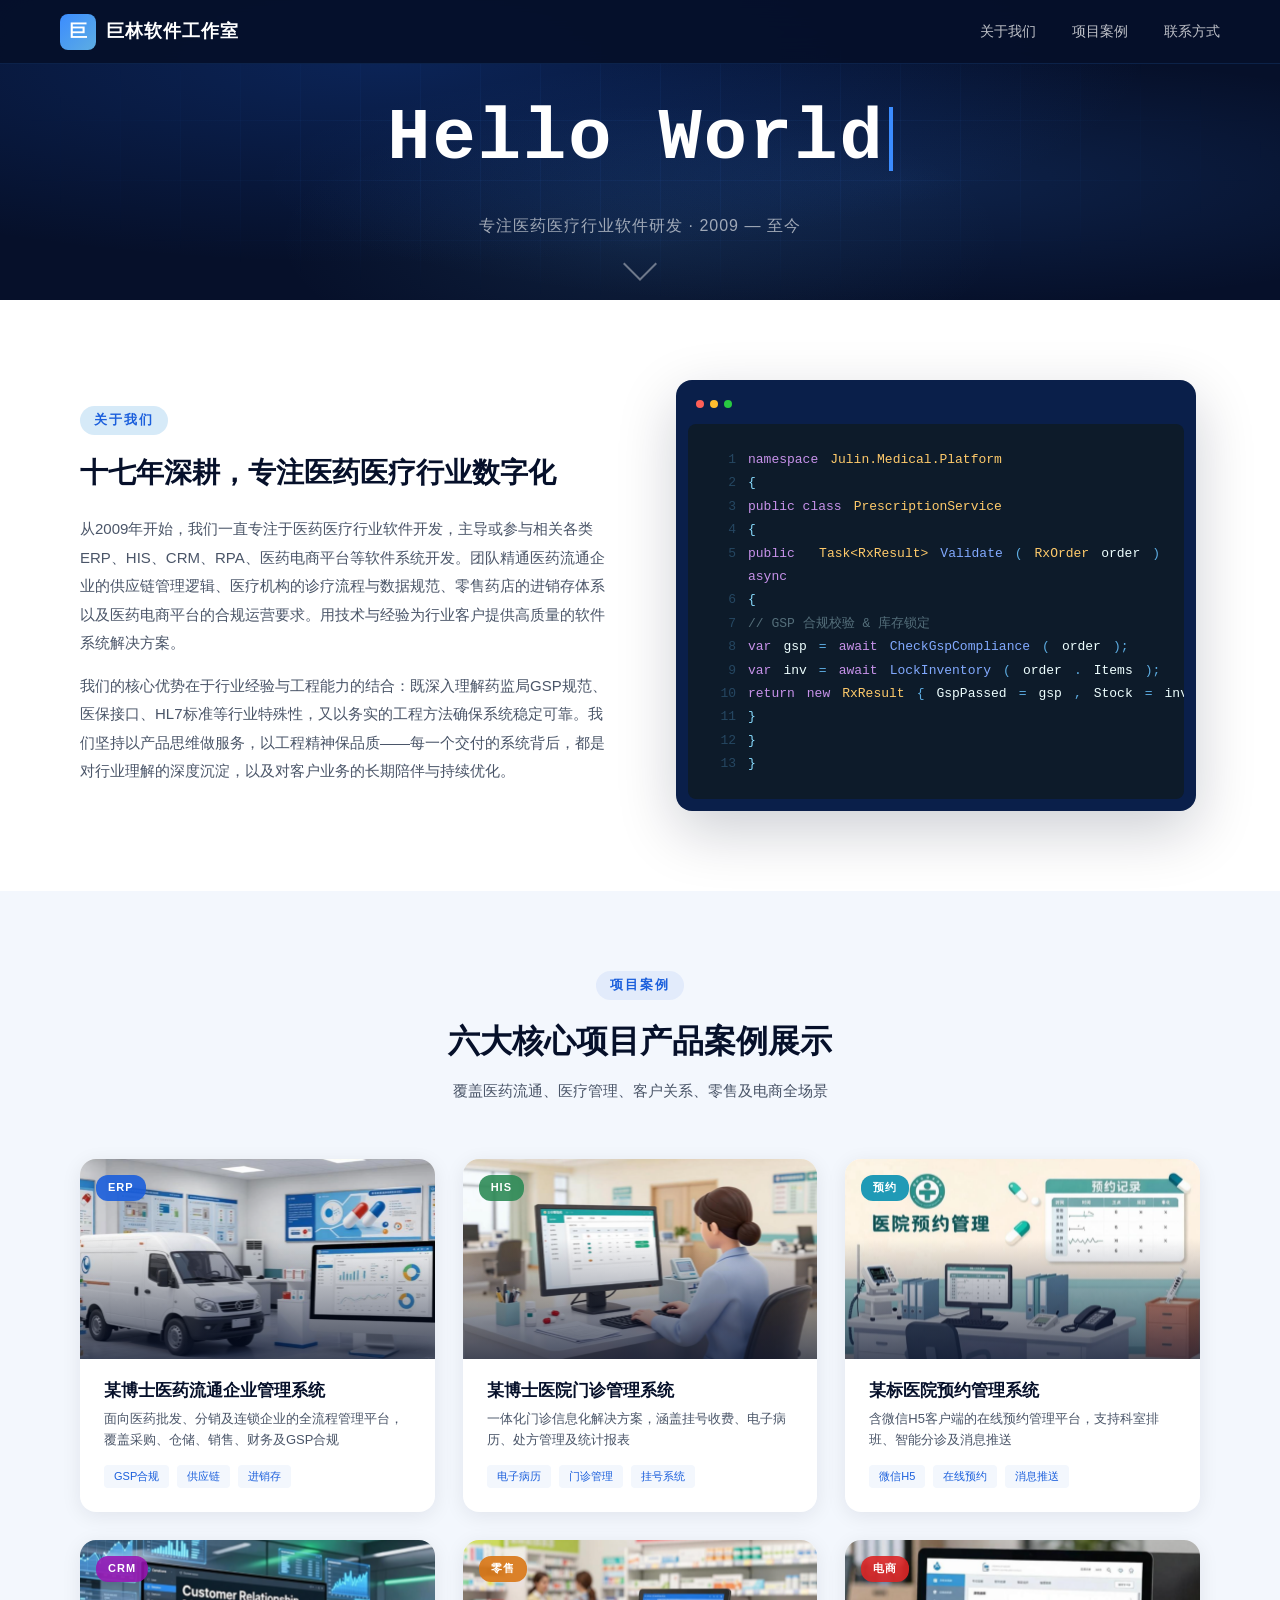
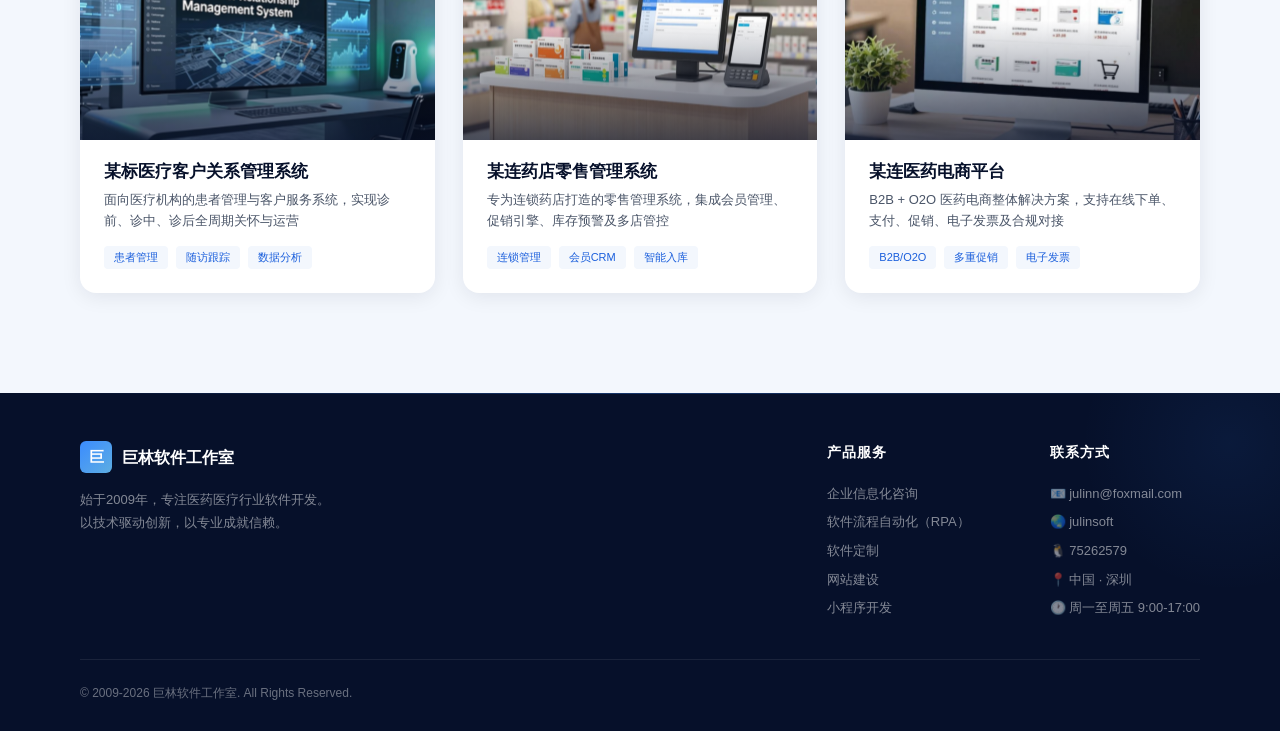
==== index.html @ edb77a14 "重建首页为巨林工作室" ====
<!DOCTYPE html>
<html lang="zh-CN">
<head>
<meta charset="UTF-8">
<meta name="viewport" content="width=device-width, initial-scale=1.0">
<title>巨林软件工作室 - 专注医药医疗行业软件开发</title>
<style>
  /* ===== Reset & Variables ===== */
  *, *::before, *::after { box-sizing: border-box; margin: 0; padding: 0; }

  :root {
    --deep-blue: #06102A;
    --navy: #0A1F4A;
    --primary-blue: #1B5FDC;
    --accent-blue: #3B8CFF;
    --light-blue: #5DADE2;
    --pale-blue: #D6EAF8;
    --bg-light: #F3F7FD;
    --bg-white: #FFFFFF;
    --text-dark: #1A202C;
    --text-gray: #4A5568;
    --text-light: #A0AEC0;
    --text-white: #FFFFFF;
    --card-shadow: 0 4px 20px rgba(6, 16, 42, 0.08);
    --card-shadow-hover: 0 12px 40px rgba(6, 16, 42, 0.18);
    --radius-sm: 8px;
    --radius-md: 12px;
    --radius-lg: 16px;
    --transition: 0.3s cubic-bezier(0.4, 0, 0.2, 1);
  }

  body {
    font-family: -apple-system, BlinkMacSystemFont, "PingFang SC", "Microsoft YaHei", "Helvetica Neue", sans-serif;
    color: var(--text-dark);
    background: var(--bg-white);
    line-height: 1.6;
    overflow-x: hidden;
    -webkit-font-smoothing: antialiased;
  }

  /* ===== Nav ===== */
  .nav {
    position: fixed;
    top: 0;
    left: 0;
    right: 0;
    z-index: 1000;
    height: 64px;
    background: rgba(6, 16, 42, 0.92);
    backdrop-filter: blur(20px);
    -webkit-backdrop-filter: blur(20px);
    border-bottom: 1px solid rgba(59, 140, 255, 0.15);
    display: flex;
    align-items: center;
    padding: 0 60px;
    transition: background var(--transition);
  }
  .nav.scrolled { background: rgba(6, 16, 42, 0.98); }
  .nav-brand {
    display: flex;
    align-items: center;
    gap: 10px;
    text-decoration: none;
  }
  .nav-logo {
    width: 36px;
    height: 36px;
    background: linear-gradient(135deg, var(--accent-blue), var(--light-blue));
    border-radius: var(--radius-sm);
    display: flex;
    align-items: center;
    justify-content: center;
    font-size: 18px;
    font-weight: 800;
    color: #fff;
  }
  .nav-name {
    font-size: 18px;
    font-weight: 700;
    color: var(--text-white);
    letter-spacing: 1px;
  }
  .nav-links {
    display: flex;
    gap: 36px;
    margin-left: auto;
    align-items: center;
  }
  .nav-links a {
    color: rgba(255,255,255,0.75);
    text-decoration: none;
    font-size: 14px;
    font-weight: 500;
    transition: color var(--transition);
    position: relative;
  }
  .nav-links a:hover { color: var(--text-white); }
  .nav-links a::after {
    content: '';
    position: absolute;
    bottom: -4px; left: 0; right: 0;
    height: 2px;
    background: var(--accent-blue);
    transform: scaleX(0);
    transition: transform var(--transition);
    border-radius: 1px;
  }
  .nav-links a:hover::after { transform: scaleX(1); }

  /* ===== Hero ===== */
  .hero {
    position: relative;
    height: 300px;
    background: var(--deep-blue);
    display: flex;
    flex-direction: column;
    align-items: center;
    justify-content: center;
    overflow: hidden;
  }
  .hero::before {
    content: '';
    position: absolute;
    inset: 0;
    background:
      radial-gradient(ellipse at 30% 20%, rgba(27, 95, 220, 0.25) 0%, transparent 60%),
      radial-gradient(ellipse at 70% 60%, rgba(59, 140, 255, 0.15) 0%, transparent 50%),
      radial-gradient(ellipse at 50% 80%, rgba(93, 173, 226, 0.1) 0%, transparent 40%);
  }
  .hero-grid {
    position: absolute;
    inset: 0;
    background-image:
      linear-gradient(rgba(59, 140, 255, 0.06) 1px, transparent 1px),
      linear-gradient(90deg, rgba(59, 140, 255, 0.06) 1px, transparent 1px);
    background-size: 60px 60px;
    mask-image: radial-gradient(ellipse at center, black 30%, transparent 70%);
    -webkit-mask-image: radial-gradient(ellipse at center, black 30%, transparent 70%);
  }
  .hero-particles {
    position: absolute;
    inset: 0;
    pointer-events: none;
  }
  .particle {
    position: absolute;
    width: 3px;
    height: 3px;
    background: var(--accent-blue);
    border-radius: 50%;
    opacity: 0;
    animation: floatUp 6s infinite;
  }
  @keyframes floatUp {
    0% { transform: translateY(0) scale(0); opacity: 0; }
    20% { opacity: 0.8; }
    50% { opacity: 0.3; }
    100% { transform: translateY(-400px) scale(1); opacity: 0; }
  }
  .hero-content {
    position: relative;
    z-index: 2;
    text-align: center;
  }
  .hero-studio {
    font-size: 16px;
    font-weight: 600;
    color: var(--accent-blue);
    letter-spacing: 4px;
    text-transform: uppercase;
    margin-bottom: 20px;
    animation: fadeInDown 0.8s ease;
  }
  .hero-typewriter {
    font-size: 72px;
    font-weight: 800;
    color: var(--text-white);
    font-family: "SF Mono", "Fira Code", "Consolas", "Microsoft YaHei", monospace;
    letter-spacing: 2px;
    margin-bottom: 16px;
    min-height: 86px;
  }
  .hero-typewriter .cursor {
    display: inline-block;
    width: 4px;
    height: 64px;
    background: var(--accent-blue);
    margin-left: 4px;
    vertical-align: middle;
    animation: blink 0.8s infinite;
  }
  @keyframes blink {
    0%, 50% { opacity: 1; }
    51%, 100% { opacity: 0; }
  }
  .hero-subtitle {
    font-size: 16px;
    color: rgba(255,255,255,0.6);
    font-weight: 400;
    letter-spacing: 1px;
    animation: fadeInUp 0.8s ease 0.3s both;
  }
  .hero-scroll-hint {
    position: absolute;
    bottom: 24px;
    left: 50%;
    transform: translateX(-50%);
    z-index: 2;
    animation: bounceDown 2s infinite;
  }
  .hero-scroll-hint span {
    display: block;
    width: 24px;
    height: 24px;
    border-right: 2px solid rgba(255,255,255,0.4);
    border-bottom: 2px solid rgba(255,255,255,0.4);
    transform: rotate(45deg);
  }
  @keyframes bounceDown {
    0%, 100% { transform: translateX(-50%) translateY(0); }
    50% { transform: translateX(-50%) translateY(8px); }
  }
  @keyframes fadeInDown {
    from { opacity: 0; transform: translateY(-20px); }
    to { opacity: 1; transform: translateY(0); }
  }
  @keyframes fadeInUp {
    from { opacity: 0; transform: translateY(20px); }
    to { opacity: 1; transform: translateY(0); }
  }

  /* ===== Section Shared ===== */
  .section { position: relative; }
  .section-inner {
    max-width: 1200px;
    margin: 0 auto;
    padding: 0 40px;
  }

  /* ===== About / Intro Section ===== */
  .intro {
    padding: 80px 0;
    background: var(--bg-white);
    min-height: 450px;
  }
  .intro-grid {
    display: flex;
    gap: 64px;
    align-items: center;
  }
  .intro-text { flex: 1; }
  .intro-label {
    display: inline-block;
    font-size: 13px;
    font-weight: 600;
    color: var(--primary-blue);
    background: var(--pale-blue);
    padding: 4px 14px;
    border-radius: 20px;
    letter-spacing: 2px;
    margin-bottom: 20px;
  }
  .intro-title {
    font-size: 28px;
    font-weight: 700;
    color: var(--deep-blue);
    margin-bottom: 24px;
    line-height: 1.3;
  }
  .intro-desc {
    font-size: 15px;
    color: var(--text-gray);
    line-height: 1.9;
  }
  .intro-desc p + p { margin-top: 14px; }
  .intro-visual {
    flex: 1;
    position: relative;
    min-height: 320px;
    display: flex;
    align-items: center;
    justify-content: center;
  }
  .intro-monitor {
    width: 100%;
    max-width: 520px;
    margin: 0 auto;
    background: var(--navy);
    border-radius: var(--radius-lg);
    padding: 12px;
    box-shadow: 0 20px 60px rgba(6, 16, 42, 0.2);
    position: relative;
  }
  .intro-monitor-top {
    height: 24px;
    display: flex;
    align-items: center;
    gap: 6px;
    padding: 0 8px;
    margin-bottom: 8px;
  }
  .intro-monitor-dot {
    width: 8px;
    height: 8px;
    border-radius: 50%;
  }
  .intro-monitor-dot:nth-child(1) { background: #FF5F57; }
  .intro-monitor-dot:nth-child(2) { background: #FFBD2E; }
  .intro-monitor-dot:nth-child(3) { background: #28CA41; }
  .intro-monitor-screen {
    background: #0D1B2A;
    border-radius: var(--radius-sm);
    padding: 24px;
    font-family: "SF Mono", "Fira Code", "Consolas", monospace;
    font-size: 13px;
    line-height: 1.8;
    color: var(--light-blue);
    overflow: hidden;
    position: relative;
    min-height: 240px;
  }
  .code-line {
    display: flex;
    gap: 12px;
  }
  .code-line-num {
    color: rgba(93, 173, 226, 0.3);
    min-width: 24px;
    text-align: right;
    user-select: none;
  }
  .code-keyword { color: #C792EA; }
  .code-string { color: #C3E88D; }
  .code-func { color: #82AAFF; }
  .code-comment { color: #546E7A; }
  .code-type { color: #FFCB6B; }
  .code-var { color: #EEFFFF; }
  .code-punctuation { color: #89DDFF; }

  /* ===== Products Section ===== */
  .products {
    padding: 80px 0 100px;
    background: var(--bg-light);
  }
  .products-header {
    text-align: center;
    margin-bottom: 56px;
  }
  .products-label {
    display: inline-block;
    font-size: 13px;
    font-weight: 600;
    color: var(--primary-blue);
    background: rgba(27, 95, 220, 0.08);
    padding: 4px 14px;
    border-radius: 20px;
    letter-spacing: 2px;
    margin-bottom: 16px;
  }
  .products-title {
    font-size: 32px;
    font-weight: 700;
    color: var(--deep-blue);
    margin-bottom: 12px;
  }
  .products-subtitle {
    font-size: 15px;
    color: var(--text-gray);
  }
  .products-grid {
    display: grid;
    grid-template-columns: repeat(3, 1fr);
    gap: 28px;
  }
  .product-card {
    position: relative;
    background: var(--bg-white);
    border-radius: var(--radius-lg);
    overflow: hidden;
    cursor: pointer;
    transition: transform var(--transition), box-shadow var(--transition);
    box-shadow: var(--card-shadow);
    text-decoration: none;
    color: inherit;
    display: block;
  }
  .product-card:hover {
    transform: scale(1.04);
    box-shadow: var(--card-shadow-hover);
  }
  .product-card-img {
    width: 100%;
    height: 200px;
    position: relative;
    overflow: hidden;
  }
  .product-card-img-inner {
    width: 100%;
    height: 100%;
    object-fit: cover;
    transition: transform 0.5s ease;
    display: block;
  }
  .product-card:hover .product-card-img-inner { transform: scale(1.1); }
  .product-card-overlay {
    position: absolute;
    inset: 0;
    background: linear-gradient(to top, rgba(6, 16, 42, 0.7) 0%, transparent 60%);
  }
  .product-card-badge {
    position: absolute;
    top: 16px;
    left: 16px;
    font-size: 11px;
    font-weight: 700;
    padding: 4px 12px;
    border-radius: 12px;
    letter-spacing: 1px;
  }
  .product-card-badge.erp { background: rgba(27,95,220,0.9); color: #fff; }
  .product-card-badge.his { background: rgba(46,139,87,0.9); color: #fff; }
  .product-card-badge.crm { background: rgba(154,18,179,0.85); color: #fff; }
  .product-card-badge.rpa { background: rgba(218,119,22,0.9); color: #fff; }
  .product-card-badge.ecom { background: rgba(220,38,38,0.9); color: #fff; }
  .product-card-badge.mobile { background: rgba(8,145,178,0.9); color: #fff; }
  .product-card-body {
    padding: 20px 24px 24px;
  }
  .product-card-name {
    font-size: 17px;
    font-weight: 700;
    color: var(--deep-blue);
    margin-bottom: 6px;
    line-height: 1.4;
  }
  .product-card-desc {
    font-size: 13px;
    color: var(--text-gray);
    line-height: 1.6;
  }
  .product-card-tags {
    display: flex;
    gap: 8px;
    flex-wrap: wrap;
    margin-top: 14px;
  }
  .product-card-tag {
    font-size: 11px;
    padding: 3px 10px;
    border-radius: 4px;
    background: var(--bg-light);
    color: var(--primary-blue);
    font-weight: 500;
  }

  /* ===== Footer ===== */
  .footer {
    background: var(--deep-blue);
    padding: 48px 0 28px;
    position: relative;
    overflow: hidden;
  }
  .footer::before {
    content: '';
    position: absolute;
    top: 0; left: 0; right: 0;
    height: 1px;
    background: linear-gradient(90deg, transparent, rgba(59,140,255,0.3), transparent);
  }
  .footer::after {
    content: '';
    position: absolute;
    top: -100px;
    right: -100px;
    width: 300px;
    height: 300px;
    background: radial-gradient(circle, rgba(59,140,255,0.08) 0%, transparent 70%);
    pointer-events: none;
  }
  .footer-grid {
    display: flex;
    gap: 80px;
    padding-bottom: 36px;
    border-bottom: 1px solid rgba(255,255,255,0.08);
    position: relative;
    z-index: 1;
  }
  .footer-brand-col { flex: 1.5; }
  .footer-brand {
    display: flex;
    align-items: center;
    gap: 10px;
    margin-bottom: 16px;
  }
  .footer-logo {
    width: 32px;
    height: 32px;
    background: linear-gradient(135deg, var(--accent-blue), var(--light-blue));
    border-radius: 6px;
    display: flex;
    align-items: center;
    justify-content: center;
    font-size: 15px;
    font-weight: 800;
    color: #fff;
  }
  .footer-name { font-size: 16px; font-weight: 700; color: var(--text-white); }
  .footer-tagline {
    font-size: 13px;
    color: rgba(255,255,255,0.5);
    line-height: 1.7;
    max-width: 280px;
  }
  .footer-col h4 {
    font-size: 14px;
    font-weight: 700;
    color: var(--text-white);
    margin-bottom: 16px;
    letter-spacing: 1px;
  }
  .footer-col a {
    display: block;
    font-size: 13px;
    color: rgba(255,255,255,0.5);
    text-decoration: none;
    line-height: 2.2;
    transition: color var(--transition);
  }
  .footer-col a:hover { color: var(--accent-blue); }
  .footer-bottom {
    display: flex;
    justify-content: space-between;
    align-items: center;
    padding-top: 24px;
    flex-wrap: wrap;
    gap: 12px;
    position: relative;
    z-index: 1;
  }
  .footer-copyright {
    font-size: 12px;
    color: rgba(255,255,255,0.4);
  }
  .footer-beian {
    font-size: 12px;
    color: rgba(255,255,255,0.35);
    text-decoration: none;
    transition: color var(--transition);
  }
  .footer-beian:hover { color: rgba(255,255,255,0.6); }

  /* ===== Responsive ===== */
  @media (max-width: 1024px) {
    .products-grid { grid-template-columns: repeat(2, 1fr); }
    .intro-grid { flex-direction: column; gap: 40px; }
    .footer-grid { flex-wrap: wrap; gap: 40px; }
    .hero-typewriter { font-size: 48px; }
    .nav { padding: 0 24px; }
    .nav-links { gap: 20px; }
  }
  @media (max-width: 640px) {
    .products-grid { grid-template-columns: 1fr; }
    .section-inner { padding: 0 20px; }
    .hero-typewriter { font-size: 32px; min-height: 44px; }
    .hero-typewriter .cursor { height: 28px; width: 3px; }
    .hero { height: 260px; }
    .intro { padding: 48px 0; }
    .intro-title { font-size: 24px; }
    .products { padding: 48px 0; }
    .products-title { font-size: 24px; }
    .hero-studio { font-size: 13px; letter-spacing: 2px; }
    .nav-links a:not(:last-child) { display: none; }
    .footer-bottom { flex-direction: column; text-align: center; }
  }
</style>
</head>
<body>

<!-- ===== Nav ===== -->
<nav class="nav" id="nav">
  <a href="#" class="nav-brand">
    <div class="nav-logo">巨</div>
    <span class="nav-name">巨林软件工作室</span>
  </a>
  <div class="nav-links">
    <a href="#intro">关于我们</a>
    <a href="#products">项目案例</a>
    <a href="#footer">联系方式</a>
  </div>
</nav>

<!-- ===== Hero Banner ===== -->
<section class="hero" id="hero">
  <div class="hero-grid"></div>
  <div class="hero-particles" id="particles"></div>
  <div class="hero-content">
    <div class="hero-studio"></div>
    <div class="hero-typewriter" id="typewriter"></div>
    <p class="hero-subtitle">专注医药医疗行业软件研发 · 2009 — 至今</p>
  </div>
  <div class="hero-scroll-hint"><span></span></div>
</section>

<!-- ===== 工作室介绍 ===== -->
<section class="section intro" id="intro">
  <div class="section-inner">
    <div class="intro-grid">
      <div class="intro-text">
        <div class="intro-label">关于我们</div>
        <h3 class="intro-title">十七年深耕，专注医药医疗行业数字化</h3>
        <div class="intro-desc">
          <p>从2009年开始，我们一直专注于医药医疗行业软件开发，主导或参与相关各类ERP、HIS、CRM、RPA、医药电商平台等软件系统开发。团队精通医药流通企业的供应链管理逻辑、医疗机构的诊疗流程与数据规范、零售药店的进销存体系以及医药电商平台的合规运营要求。用技术与经验为行业客户提供高质量的软件系统解决方案。</p>
          <p>我们的核心优势在于行业经验与工程能力的结合：既深入理解药监局GSP规范、医保接口、HL7标准等行业特殊性，又以务实的工程方法确保系统稳定可靠。我们坚持以产品思维做服务，以工程精神保品质——每一个交付的系统背后，都是对行业理解的深度沉淀，以及对客户业务的长期陪伴与持续优化。</p>
        </div>
      </div>
      <div class="intro-visual">
        <div class="intro-monitor">
          <div class="intro-monitor-top">
            <div class="intro-monitor-dot"></div>
            <div class="intro-monitor-dot"></div>
            <div class="intro-monitor-dot"></div>
          </div>
          <div class="intro-monitor-screen">
            <div class="code-line"><span class="code-line-num">1</span><span class="code-keyword">namespace</span> <span class="code-type">Julin.Medical.Platform</span></div>
            <div class="code-line"><span class="code-line-num">2</span><span class="code-punctuation">{</span></div>
            <div class="code-line"><span class="code-line-num">3</span>  <span class="code-keyword">public class</span> <span class="code-type">PrescriptionService</span></div>
            <div class="code-line"><span class="code-line-num">4</span>  <span class="code-punctuation">{</span></div>
            <div class="code-line"><span class="code-line-num">5</span>    <span class="code-keyword">public async</span> <span class="code-type">Task&lt;RxResult&gt;</span> <span class="code-func">Validate</span>(<span class="code-type">RxOrder</span> <span class="code-var">order</span>)</div>
            <div class="code-line"><span class="code-line-num">6</span>    <span class="code-punctuation">{</span></div>
            <div class="code-line"><span class="code-line-num">7</span>      <span class="code-comment">// GSP 合规校验 & 库存锁定</span></div>
            <div class="code-line"><span class="code-line-num">8</span>      <span class="code-keyword">var</span> <span class="code-var">gsp</span> = <span class="code-keyword">await</span> <span class="code-func">CheckGspCompliance</span>(<span class="code-var">order</span>);</div>
            <div class="code-line"><span class="code-line-num">9</span>      <span class="code-keyword">var</span> <span class="code-var">inv</span> = <span class="code-keyword">await</span> <span class="code-func">LockInventory</span>(<span class="code-var">order</span>.<span class="code-var">Items</span>);</div>
            <div class="code-line"><span class="code-line-num">10</span>      <span class="code-keyword">return</span> <span class="code-keyword">new</span> <span class="code-type">RxResult</span> { <span class="code-var">GspPassed</span> = <span class="code-var">gsp</span>, <span class="code-var">Stock</span> = <span class="code-var">inv</span> };</div>
            <div class="code-line"><span class="code-line-num">11</span>    <span class="code-punctuation">}</span></div>
            <div class="code-line"><span class="code-line-num">12</span>  <span class="code-punctuation">}</span></div>
            <div class="code-line"><span class="code-line-num">13</span><span class="code-punctuation">}</span></div>
          </div>
        </div>
      </div>
    </div>
  </div>
</section>

<!-- ===== 产品展示区 ===== -->
<section class="section products" id="products">
  <div class="section-inner">
    <div class="products-header">
      <div class="products-label">项目案例</div>
      <h2 class="products-title">六大核心项目产品案例展示</h2>
      <p class="products-subtitle">覆盖医药流通、医疗管理、客户关系、零售及电商全场景</p>
    </div>
    <div class="products-grid">

      <!-- 博士医药流通企业管理系统 -->
      <div class="product-card">
        <div class="product-card-img">
          <img class="product-card-img-inner" src="image/P1.png" alt="博士医药流通企业管理系统">
          <div class="product-card-overlay"></div>
          <span class="product-card-badge erp">ERP</span>
        </div>
        <div class="product-card-body">
          <div class="product-card-name">某博士医药流通企业管理系统</div>
          <div class="product-card-desc">面向医药批发、分销及连锁企业的全流程管理平台，覆盖采购、仓储、销售、财务及GSP合规</div>
          <div class="product-card-tags">
            <span class="product-card-tag">GSP合规</span>
            <span class="product-card-tag">供应链</span>
            <span class="product-card-tag">进销存</span>
          </div>
        </div>
      </div>

      <!-- 博士门诊管理系统 -->
      <div class="product-card">
        <div class="product-card-img">
          <img class="product-card-img-inner" src="image/P2.png" alt="博士门诊管理系统">
          <div class="product-card-overlay"></div>
          <span class="product-card-badge his">HIS</span>
        </div>
        <div class="product-card-body">
          <div class="product-card-name">某博士医院门诊管理系统</div>
          <div class="product-card-desc">一体化门诊信息化解决方案，涵盖挂号收费、电子病历、处方管理及统计报表</div>
          <div class="product-card-tags">
            <span class="product-card-tag">电子病历</span>
            <span class="product-card-tag">门诊管理</span>
            <span class="product-card-tag">挂号系统</span>
          </div>
        </div>
      </div>

      <!-- 标医院预约管理系统（含微信H5客户端） -->
      <div class="product-card">
        <div class="product-card-img">
          <img class="product-card-img-inner" src="image/P3.png" alt="标医院预约管理系统">
          <div class="product-card-overlay"></div>
          <span class="product-card-badge mobile">预约</span>
        </div>
        <div class="product-card-body">
          <div class="product-card-name">某标医院预约管理系统</div>
          <div class="product-card-desc">含微信H5客户端的在线预约管理平台，支持科室排班、智能分诊及消息推送</div>
          <div class="product-card-tags">
            <span class="product-card-tag">微信H5</span>
            <span class="product-card-tag">在线预约</span>
            <span class="product-card-tag">消息推送</span>
          </div>
        </div>
      </div>

      <!-- 标医疗客户关系管理系统 -->
      <div class="product-card">
        <div class="product-card-img">
          <img class="product-card-img-inner" src="image/P4.png" alt="标医疗客户关系管理系统">
          <div class="product-card-overlay"></div>
          <span class="product-card-badge crm">CRM</span>
        </div>
        <div class="product-card-body">
          <div class="product-card-name">某标医疗客户关系管理系统</div>
          <div class="product-card-desc">面向医疗机构的患者管理与客户服务系统，实现诊前、诊中、诊后全周期关怀与运营</div>
          <div class="product-card-tags">
            <span class="product-card-tag">患者管理</span>
            <span class="product-card-tag">随访跟踪</span>
            <span class="product-card-tag">数据分析</span>
          </div>
        </div>
      </div>

      <!-- 连药店零售管理系统 -->
      <div class="product-card">
        <div class="product-card-img">
          <img class="product-card-img-inner" src="image/P5.png" alt="连药店零售管理系统">
          <div class="product-card-overlay"></div>
          <span class="product-card-badge rpa">零售</span>
        </div>
        <div class="product-card-body">
          <div class="product-card-name">某连药店零售管理系统</div>
          <div class="product-card-desc">专为连锁药店打造的零售管理系统，集成会员管理、促销引擎、库存预警及多店管控</div>
          <div class="product-card-tags">
            <span class="product-card-tag">连锁管理</span>
            <span class="product-card-tag">会员CRM</span>
            <span class="product-card-tag">智能入库</span>
          </div>
        </div>
      </div>

      <!-- 连医药电商平台 -->
      <div class="product-card">
        <div class="product-card-img">
          <img class="product-card-img-inner" src="image/P6.png" alt="连医药电商平台">
          <div class="product-card-overlay"></div>
          <span class="product-card-badge ecom">电商</span>
        </div>
        <div class="product-card-body">
          <div class="product-card-name">某连医药电商平台</div>
          <div class="product-card-desc">B2B + O2O 医药电商整体解决方案，支持在线下单、支付、促销、电子发票及合规对接</div>
          <div class="product-card-tags">
            <span class="product-card-tag">B2B/O2O</span>
            <span class="product-card-tag">多重促销</span>
            <span class="product-card-tag">电子发票</span>
          </div>
        </div>
      </div>

    </div>
  </div>
</section>

<!-- ===== Footer ===== -->
<footer class="footer" id="footer">
  <div class="section-inner">
    <div class="footer-grid">
      <div class="footer-brand-col">
        <div class="footer-brand">
          <div class="footer-logo">巨</div>
          <span class="footer-name">巨林软件工作室</span>
        </div>
        <p class="footer-tagline">始于2009年，专注医药医疗行业软件开发。<br/>以技术驱动创新，以专业成就信赖。</p>
      </div>
      <div class="footer-col">
        <h4>产品服务</h4>
        <a href="#products">企业信息化咨询</a>
        <a href="#products">软件流程自动化（RPA）</a>
        <a href="#products">软件定制</a>
        <a href="#products">网站建设</a>
        <a href="#products">小程序开发</a>        
      </div>
      <div class="footer-col">
        <h4>联系方式</h4>
        <a href="#footer">📧 julinn@foxmail.com</a>
        <a href="#footer">🌏 julinsoft</a>
        <a href="#footer">🐧 75262579</a>
        <!-- 📞 -->
        <a>📍 中国 · 深圳</a>
        <a>🕐 周一至周五 9:00-17:00</a>
      </div>
    </div>
    <div class="footer-bottom">
      <span class="footer-copyright">© 2009-2026 巨林软件工作室. All Rights Reserved.</span>
      <!-- <a href="https://beian.miit.gov.cn" target="_blank" rel="noopener" class="footer-beian">粤ICP备XXXXXXXX号</a> -->
    </div>
  </div>
</footer>

<!-- ===== Scripts ===== -->
<script>
  // ========== Typewriter Effect ==========
  (function() {
    const el = document.getElementById('typewriter');
    const words = ['Hello World', 'Hello 医疗', 'Hello 未来'];
    let wordIdx = 0;
    let charIdx = 0;
    let isDeleting = false;
    let isPaused = false;

    function tick() {
      if (isPaused) return;
      const current = words[wordIdx];

      if (!isDeleting) {
        charIdx++;
        el.innerHTML = current.substring(0, charIdx) + '<span class="cursor"></span>';
        if (charIdx === current.length) {
          isPaused = true;
          setTimeout(() => { isPaused = false; isDeleting = true; tick(); }, 2000);
          return;
        }
      } else {
        charIdx--;
        el.innerHTML = current.substring(0, charIdx) + '<span class="cursor"></span>';
        if (charIdx === 0) {
          isDeleting = false;
          wordIdx = (wordIdx + 1) % words.length;
        }
      }

      const speed = isDeleting ? 50 : 100;
      setTimeout(tick, speed);
    }

    el.innerHTML = '<span class="cursor"></span>';
    setTimeout(tick, 600);
  })();

  // ========== Floating Particles ==========
  (function() {
    const container = document.getElementById('particles');
    for (let i = 0; i < 30; i++) {
      const particle = document.createElement('div');
      particle.className = 'particle';
      particle.style.left = Math.random() * 100 + '%';
      particle.style.top = (60 + Math.random() * 40) + '%';
      particle.style.animationDelay = Math.random() * 6 + 's';
      particle.style.animationDuration = (4 + Math.random() * 6) + 's';
      container.appendChild(particle);
    }
  })();

  // ========== Nav Scroll Effect ==========
  (function() {
    const nav = document.getElementById('nav');
    window.addEventListener('scroll', () => {
      nav.classList.toggle('scrolled', window.scrollY > 100);
    });
  })();

  // ========== Smooth Scroll ==========
  document.querySelectorAll('a[href^="#"]').forEach(anchor => {
    anchor.addEventListener('click', function(e) {
      e.preventDefault();
      const target = document.querySelector(this.getAttribute('href'));
      if (target) {
        const navH = 64;
        const top = target.getBoundingClientRect().top + window.pageYOffset - navH;
        window.scrollTo({ top, behavior: 'smooth' });
      }
    });
  });
</script>

</body>
</html>
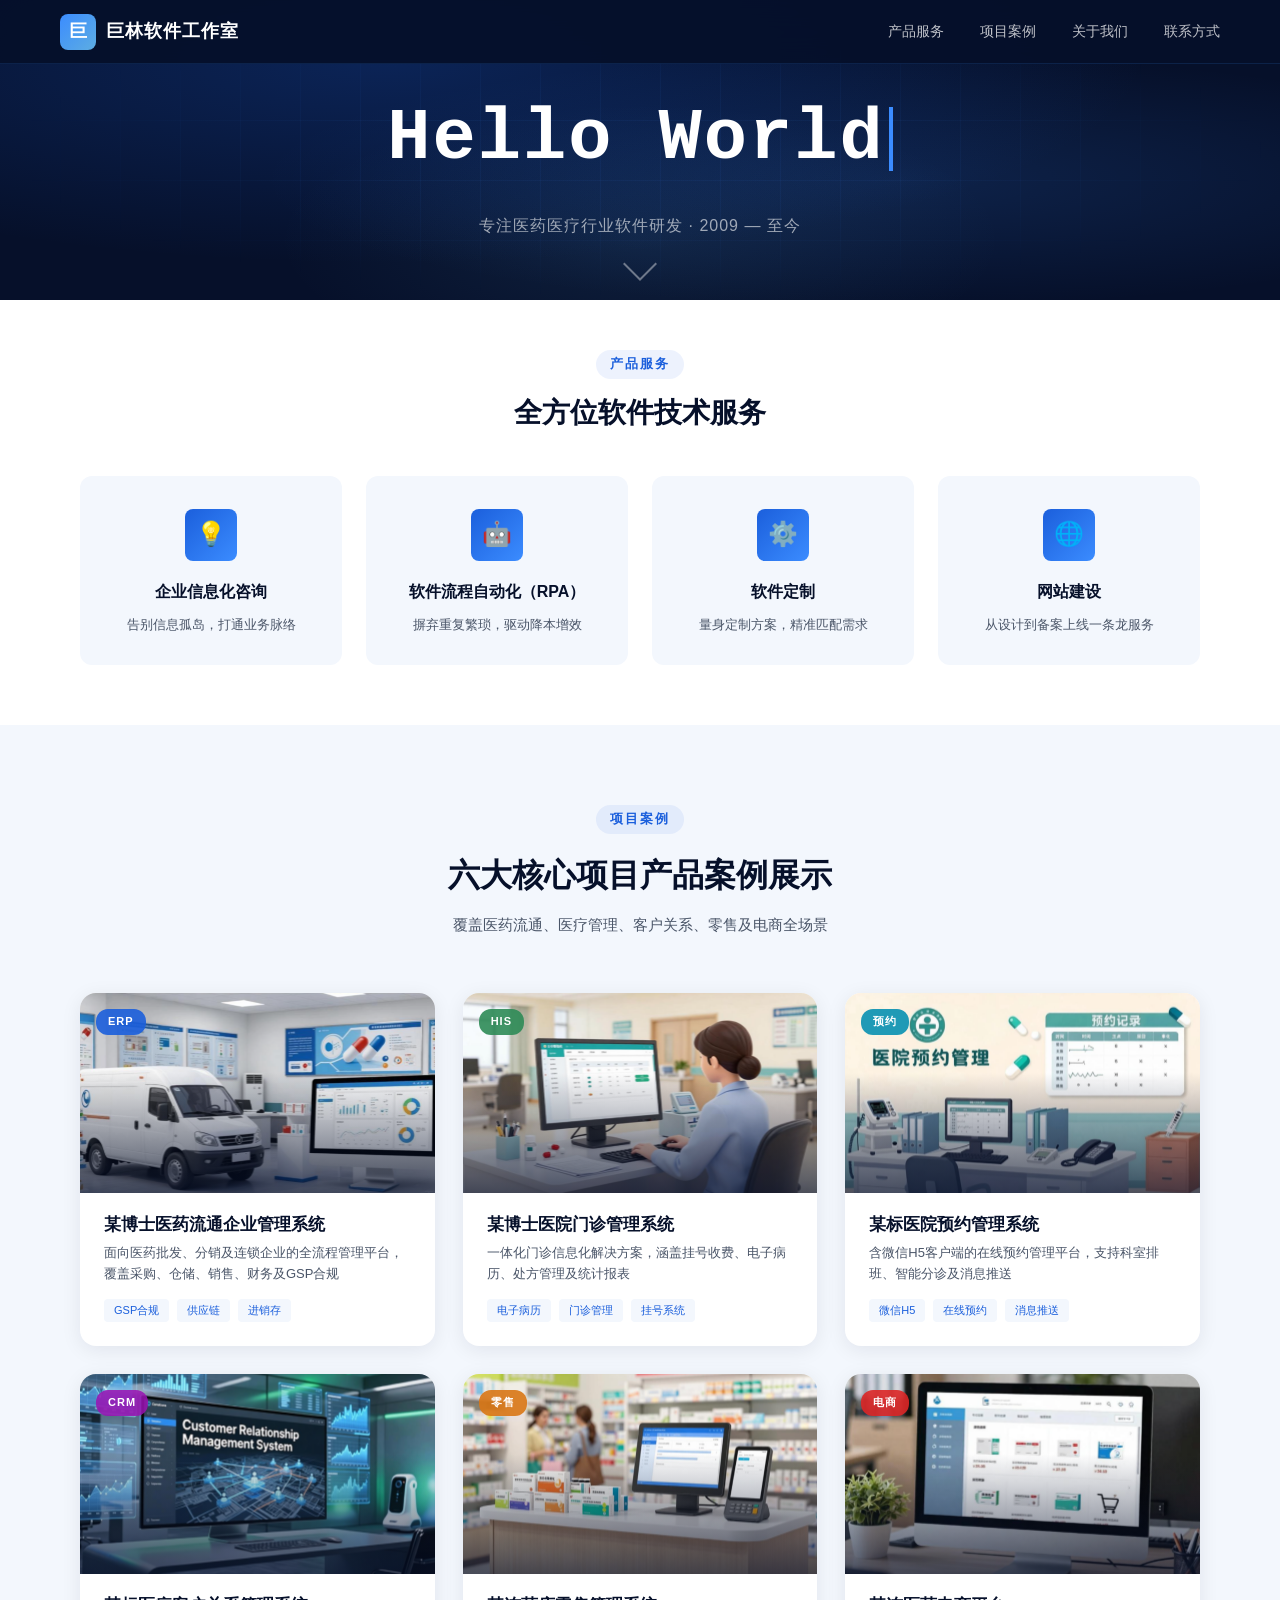
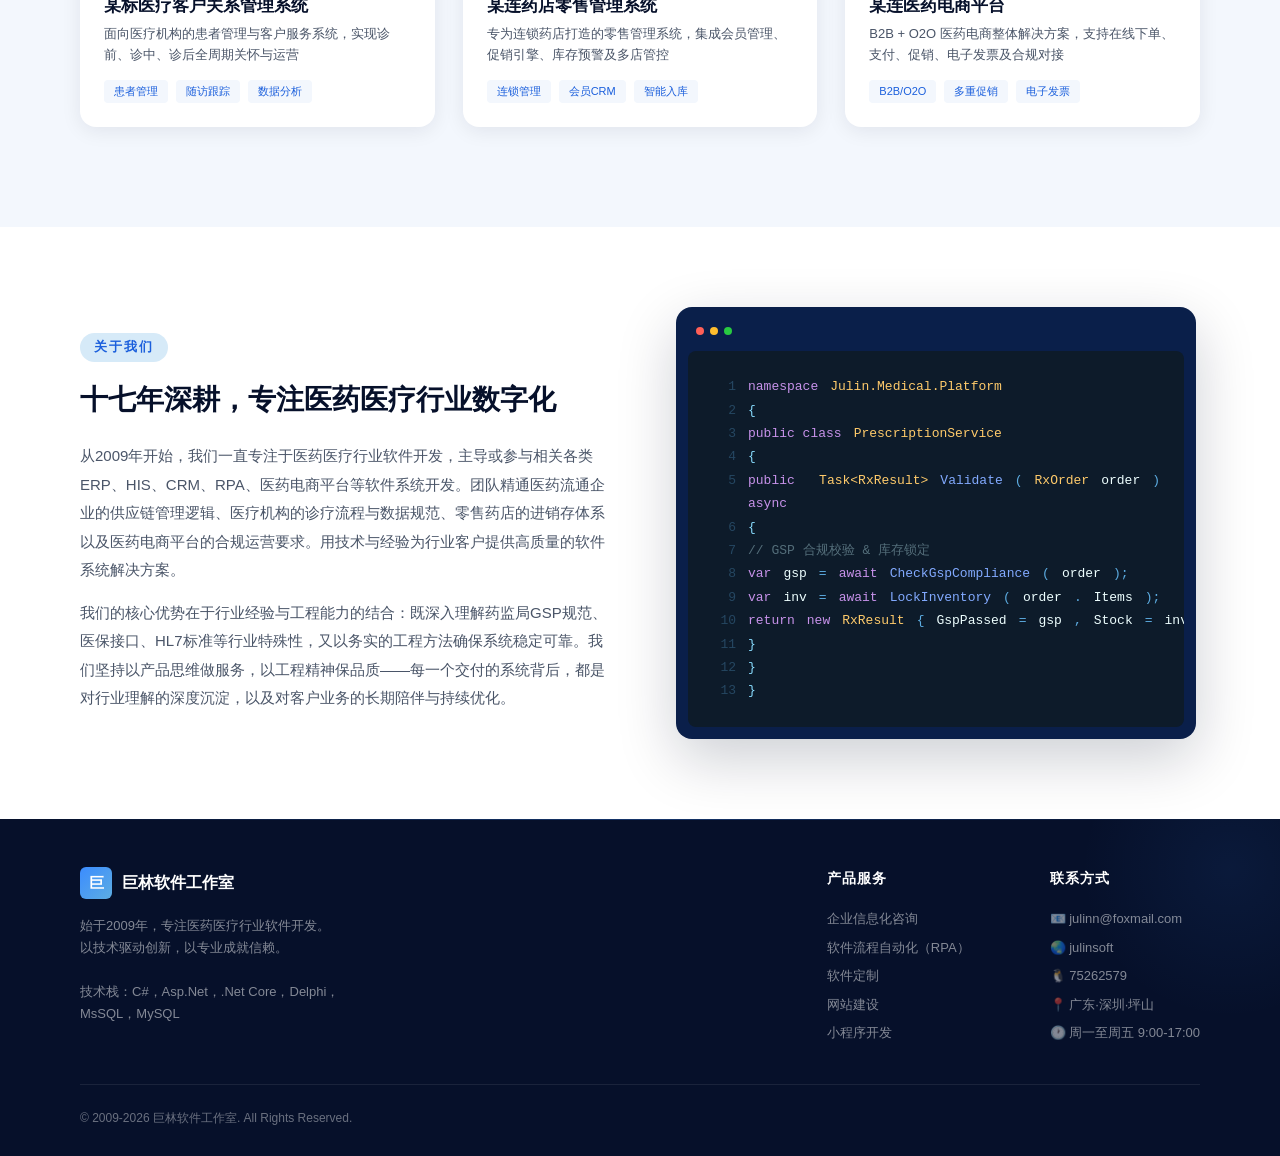
==== commit 8786f361: "增加产品服务栏目，调整栏目排序" ====
--- a/index.html
+++ b/index.html
@@ -453,6 +453,87 @@
     font-weight: 500;
   }
 
+  /* ===== Service Section ===== */
+  .service {
+    padding: 50px 0 60px;
+    background: var(--bg-white);
+  }
+  .service-header {
+    text-align: center;
+    margin-bottom: 40px;
+  }
+  .service-label {
+    display: inline-block;
+    font-size: 13px;
+    font-weight: 600;
+    color: var(--primary-blue);
+    background: rgba(27, 95, 220, 0.08);
+    padding: 4px 14px;
+    border-radius: 20px;
+    letter-spacing: 2px;
+    margin-bottom: 12px;
+  }
+  .service-title {
+    font-size: 28px;
+    font-weight: 700;
+    color: var(--deep-blue);
+  }
+  .service-grid {
+    display: grid;
+    grid-template-columns: repeat(4, 1fr);
+    gap: 24px;
+  }
+  .service-card {
+    background: var(--bg-light);
+    border-radius: var(--radius-md);
+    padding: 32px 20px 28px;
+    text-align: center;
+    transition: transform var(--transition), box-shadow var(--transition), border-color var(--transition);
+    cursor: default;
+    position: relative;
+    overflow: hidden;
+    border: 1px solid transparent;
+  }
+  .service-card::before {
+    content: '';
+    position: absolute;
+    top: 0; left: 0; right: 0;
+    height: 3px;
+    background: linear-gradient(90deg, var(--primary-blue), var(--accent-blue));
+    opacity: 0;
+    transition: opacity var(--transition);
+    border-radius: var(--radius-md) var(--radius-md) 0 0;
+  }
+  .service-card:hover {
+    transform: translateY(-6px);
+    box-shadow: 0 8px 30px rgba(6,16,42,0.12);
+    border-color: var(--pale-blue);
+  }
+  .service-card:hover::before { opacity: 1; }
+  .service-card-icon {
+    width: 52px;
+    height: 52px;
+    margin: 0 auto 18px;
+    border-radius: var(--radius-sm);
+    background: linear-gradient(135deg, var(--primary-blue), var(--accent-blue));
+    display: flex;
+    align-items: center;
+    justify-content: center;
+    font-size: 24px;
+    color: #fff;
+  }
+  .service-card-title {
+    font-size: 16px;
+    font-weight: 700;
+    color: var(--deep-blue);
+    margin-bottom: 10px;
+  }
+  .service-card-desc {
+    font-size: 13px;
+    color: var(--text-gray);
+    line-height: 1.7;
+  }
+
   /* ===== Footer ===== */
   .footer {
     background: var(--deep-blue);
@@ -552,6 +633,7 @@
   /* ===== Responsive ===== */
   @media (max-width: 1024px) {
     .products-grid { grid-template-columns: repeat(2, 1fr); }
+    .service-grid { grid-template-columns: repeat(2, 1fr); }
     .intro-grid { flex-direction: column; gap: 40px; }
     .footer-grid { flex-wrap: wrap; gap: 40px; }
     .hero-typewriter { font-size: 48px; }
@@ -560,6 +642,7 @@
   }
   @media (max-width: 640px) {
     .products-grid { grid-template-columns: 1fr; }
+    .service-grid { grid-template-columns: 1fr; }
     .section-inner { padding: 0 20px; }
     .hero-typewriter { font-size: 32px; min-height: 44px; }
     .hero-typewriter .cursor { height: 28px; width: 3px; }
@@ -583,8 +666,9 @@
     <span class="nav-name">巨林软件工作室</span>
   </a>
   <div class="nav-links">
+    <a href="#service">产品服务</a>
+    <a href="#products">项目案例</a>
     <a href="#intro">关于我们</a>
-    <a href="#products">项目案例</a>
     <a href="#footer">联系方式</a>
   </div>
 </nav>
@@ -599,6 +683,160 @@
     <p class="hero-subtitle">专注医药医疗行业软件研发 · 2009 — 至今</p>
   </div>
   <div class="hero-scroll-hint"><span></span></div>
+</section>
+
+<!-- ===== 产品服务 ===== -->
+<section class="section service" id="service">
+  <div class="section-inner">
+    <div class="service-header">
+      <div class="service-label">产品服务</div>
+      <h2 class="service-title">全方位软件技术服务</h2>
+    </div>
+    <div class="service-grid">
+      <div class="service-card">
+        <div class="service-card-icon">💡</div>
+        <div class="service-card-title">企业信息化咨询</div>
+        <div class="service-card-desc">告别信息孤岛，打通业务脉络</div>
+      </div>
+      <div class="service-card">
+        <div class="service-card-icon">🤖</div>
+        <div class="service-card-title">软件流程自动化（RPA）</div>
+        <div class="service-card-desc">摒弃‌重复繁琐，驱动降本增效</div>
+      </div>
+      <div class="service-card">
+        <div class="service-card-icon">⚙️</div>
+        <div class="service-card-title">软件定制</div>
+        <div class="service-card-desc">量身定制方案，精准匹配需求</div>
+      </div>
+      <div class="service-card">
+        <div class="service-card-icon">🌐</div>
+        <div class="service-card-title">网站建设</div>
+        <div class="service-card-desc">从设计到备案上线一条龙服务</div>
+      </div>
+    </div>
+  </div>
+</section>
+
+<!-- ===== 产品展示区 ===== -->
+<section class="section products" id="products">
+  <div class="section-inner">
+    <div class="products-header">
+      <div class="products-label">项目案例</div>
+      <h2 class="products-title">六大核心项目产品案例展示</h2>
+      <p class="products-subtitle">覆盖医药流通、医疗管理、客户关系、零售及电商全场景</p>
+    </div>
+    <div class="products-grid">
+
+      <!-- 博士医药流通企业管理系统 -->
+      <div class="product-card">
+        <div class="product-card-img">
+          <img class="product-card-img-inner" src="image/P1.png" alt="博士医药流通企业管理系统">
+          <div class="product-card-overlay"></div>
+          <span class="product-card-badge erp">ERP</span>
+        </div>
+        <div class="product-card-body">
+          <div class="product-card-name">某博士医药流通企业管理系统</div>
+          <div class="product-card-desc">面向医药批发、分销及连锁企业的全流程管理平台，覆盖采购、仓储、销售、财务及GSP合规</div>
+          <div class="product-card-tags">
+            <span class="product-card-tag">GSP合规</span>
+            <span class="product-card-tag">供应链</span>
+            <span class="product-card-tag">进销存</span>
+          </div>
+        </div>
+      </div>
+
+      <!-- 博士门诊管理系统 -->
+      <div class="product-card">
+        <div class="product-card-img">
+          <img class="product-card-img-inner" src="image/P2.png" alt="博士门诊管理系统">
+          <div class="product-card-overlay"></div>
+          <span class="product-card-badge his">HIS</span>
+        </div>
+        <div class="product-card-body">
+          <div class="product-card-name">某博士医院门诊管理系统</div>
+          <div class="product-card-desc">一体化门诊信息化解决方案，涵盖挂号收费、电子病历、处方管理及统计报表</div>
+          <div class="product-card-tags">
+            <span class="product-card-tag">电子病历</span>
+            <span class="product-card-tag">门诊管理</span>
+            <span class="product-card-tag">挂号系统</span>
+          </div>
+        </div>
+      </div>
+
+      <!-- 标医院预约管理系统（含微信H5客户端） -->
+      <div class="product-card">
+        <div class="product-card-img">
+          <img class="product-card-img-inner" src="image/P3.png" alt="标医院预约管理系统">
+          <div class="product-card-overlay"></div>
+          <span class="product-card-badge mobile">预约</span>
+        </div>
+        <div class="product-card-body">
+          <div class="product-card-name">某标医院预约管理系统</div>
+          <div class="product-card-desc">含微信H5客户端的在线预约管理平台，支持科室排班、智能分诊及消息推送</div>
+          <div class="product-card-tags">
+            <span class="product-card-tag">微信H5</span>
+            <span class="product-card-tag">在线预约</span>
+            <span class="product-card-tag">消息推送</span>
+          </div>
+        </div>
+      </div>
+
+      <!-- 标医疗客户关系管理系统 -->
+      <div class="product-card">
+        <div class="product-card-img">
+          <img class="product-card-img-inner" src="image/P4.png" alt="标医疗客户关系管理系统">
+          <div class="product-card-overlay"></div>
+          <span class="product-card-badge crm">CRM</span>
+        </div>
+        <div class="product-card-body">
+          <div class="product-card-name">某标医疗客户关系管理系统</div>
+          <div class="product-card-desc">面向医疗机构的患者管理与客户服务系统，实现诊前、诊中、诊后全周期关怀与运营</div>
+          <div class="product-card-tags">
+            <span class="product-card-tag">患者管理</span>
+            <span class="product-card-tag">随访跟踪</span>
+            <span class="product-card-tag">数据分析</span>
+          </div>
+        </div>
+      </div>
+
+      <!-- 连药店零售管理系统 -->
+      <div class="product-card">
+        <div class="product-card-img">
+          <img class="product-card-img-inner" src="image/P5.png" alt="连药店零售管理系统">
+          <div class="product-card-overlay"></div>
+          <span class="product-card-badge rpa">零售</span>
+        </div>
+        <div class="product-card-body">
+          <div class="product-card-name">某连药店零售管理系统</div>
+          <div class="product-card-desc">专为连锁药店打造的零售管理系统，集成会员管理、促销引擎、库存预警及多店管控</div>
+          <div class="product-card-tags">
+            <span class="product-card-tag">连锁管理</span>
+            <span class="product-card-tag">会员CRM</span>
+            <span class="product-card-tag">智能入库</span>
+          </div>
+        </div>
+      </div>
+
+      <!-- 连医药电商平台 -->
+      <div class="product-card">
+        <div class="product-card-img">
+          <img class="product-card-img-inner" src="image/P6.png" alt="连医药电商平台">
+          <div class="product-card-overlay"></div>
+          <span class="product-card-badge ecom">电商</span>
+        </div>
+        <div class="product-card-body">
+          <div class="product-card-name">某连医药电商平台</div>
+          <div class="product-card-desc">B2B + O2O 医药电商整体解决方案，支持在线下单、支付、促销、电子发票及合规对接</div>
+          <div class="product-card-tags">
+            <span class="product-card-tag">B2B/O2O</span>
+            <span class="product-card-tag">多重促销</span>
+            <span class="product-card-tag">电子发票</span>
+          </div>
+        </div>
+      </div>
+
+    </div>
+  </div>
 </section>
 
 <!-- ===== 工作室介绍 ===== -->
@@ -641,128 +879,6 @@
   </div>
 </section>
 
-<!-- ===== 产品展示区 ===== -->
-<section class="section products" id="products">
-  <div class="section-inner">
-    <div class="products-header">
-      <div class="products-label">项目案例</div>
-      <h2 class="products-title">六大核心项目产品案例展示</h2>
-      <p class="products-subtitle">覆盖医药流通、医疗管理、客户关系、零售及电商全场景</p>
-    </div>
-    <div class="products-grid">
-
-      <!-- 博士医药流通企业管理系统 -->
-      <div class="product-card">
-        <div class="product-card-img">
-          <img class="product-card-img-inner" src="image/P1.png" alt="博士医药流通企业管理系统">
-          <div class="product-card-overlay"></div>
-          <span class="product-card-badge erp">ERP</span>
-        </div>
-        <div class="product-card-body">
-          <div class="product-card-name">某博士医药流通企业管理系统</div>
-          <div class="product-card-desc">面向医药批发、分销及连锁企业的全流程管理平台，覆盖采购、仓储、销售、财务及GSP合规</div>
-          <div class="product-card-tags">
-            <span class="product-card-tag">GSP合规</span>
-            <span class="product-card-tag">供应链</span>
-            <span class="product-card-tag">进销存</span>
-          </div>
-        </div>
-      </div>
-
-      <!-- 博士门诊管理系统 -->
-      <div class="product-card">
-        <div class="product-card-img">
-          <img class="product-card-img-inner" src="image/P2.png" alt="博士门诊管理系统">
-          <div class="product-card-overlay"></div>
-          <span class="product-card-badge his">HIS</span>
-        </div>
-        <div class="product-card-body">
-          <div class="product-card-name">某博士医院门诊管理系统</div>
-          <div class="product-card-desc">一体化门诊信息化解决方案，涵盖挂号收费、电子病历、处方管理及统计报表</div>
-          <div class="product-card-tags">
-            <span class="product-card-tag">电子病历</span>
-            <span class="product-card-tag">门诊管理</span>
-            <span class="product-card-tag">挂号系统</span>
-          </div>
-        </div>
-      </div>
-
-      <!-- 标医院预约管理系统（含微信H5客户端） -->
-      <div class="product-card">
-        <div class="product-card-img">
-          <img class="product-card-img-inner" src="image/P3.png" alt="标医院预约管理系统">
-          <div class="product-card-overlay"></div>
-          <span class="product-card-badge mobile">预约</span>
-        </div>
-        <div class="product-card-body">
-          <div class="product-card-name">某标医院预约管理系统</div>
-          <div class="product-card-desc">含微信H5客户端的在线预约管理平台，支持科室排班、智能分诊及消息推送</div>
-          <div class="product-card-tags">
-            <span class="product-card-tag">微信H5</span>
-            <span class="product-card-tag">在线预约</span>
-            <span class="product-card-tag">消息推送</span>
-          </div>
-        </div>
-      </div>
-
-      <!-- 标医疗客户关系管理系统 -->
-      <div class="product-card">
-        <div class="product-card-img">
-          <img class="product-card-img-inner" src="image/P4.png" alt="标医疗客户关系管理系统">
-          <div class="product-card-overlay"></div>
-          <span class="product-card-badge crm">CRM</span>
-        </div>
-        <div class="product-card-body">
-          <div class="product-card-name">某标医疗客户关系管理系统</div>
-          <div class="product-card-desc">面向医疗机构的患者管理与客户服务系统，实现诊前、诊中、诊后全周期关怀与运营</div>
-          <div class="product-card-tags">
-            <span class="product-card-tag">患者管理</span>
-            <span class="product-card-tag">随访跟踪</span>
-            <span class="product-card-tag">数据分析</span>
-          </div>
-        </div>
-      </div>
-
-      <!-- 连药店零售管理系统 -->
-      <div class="product-card">
-        <div class="product-card-img">
-          <img class="product-card-img-inner" src="image/P5.png" alt="连药店零售管理系统">
-          <div class="product-card-overlay"></div>
-          <span class="product-card-badge rpa">零售</span>
-        </div>
-        <div class="product-card-body">
-          <div class="product-card-name">某连药店零售管理系统</div>
-          <div class="product-card-desc">专为连锁药店打造的零售管理系统，集成会员管理、促销引擎、库存预警及多店管控</div>
-          <div class="product-card-tags">
-            <span class="product-card-tag">连锁管理</span>
-            <span class="product-card-tag">会员CRM</span>
-            <span class="product-card-tag">智能入库</span>
-          </div>
-        </div>
-      </div>
-
-      <!-- 连医药电商平台 -->
-      <div class="product-card">
-        <div class="product-card-img">
-          <img class="product-card-img-inner" src="image/P6.png" alt="连医药电商平台">
-          <div class="product-card-overlay"></div>
-          <span class="product-card-badge ecom">电商</span>
-        </div>
-        <div class="product-card-body">
-          <div class="product-card-name">某连医药电商平台</div>
-          <div class="product-card-desc">B2B + O2O 医药电商整体解决方案，支持在线下单、支付、促销、电子发票及合规对接</div>
-          <div class="product-card-tags">
-            <span class="product-card-tag">B2B/O2O</span>
-            <span class="product-card-tag">多重促销</span>
-            <span class="product-card-tag">电子发票</span>
-          </div>
-        </div>
-      </div>
-
-    </div>
-  </div>
-</section>
-
 <!-- ===== Footer ===== -->
 <footer class="footer" id="footer">
   <div class="section-inner">
@@ -772,15 +888,17 @@
           <div class="footer-logo">巨</div>
           <span class="footer-name">巨林软件工作室</span>
         </div>
-        <p class="footer-tagline">始于2009年，专注医药医疗行业软件开发。<br/>以技术驱动创新，以专业成就信赖。</p>
+        <p class="footer-tagline">始于2009年，专注医药医疗行业软件开发。<br/>以技术驱动创新，以专业成就信赖。<br/><br/>
+        技术栈：C#，Asp.Net，.Net Core，Delphi，<br/>MsSQL，MySQL
+        </p>
       </div>
       <div class="footer-col">
         <h4>产品服务</h4>
-        <a href="#products">企业信息化咨询</a>
-        <a href="#products">软件流程自动化（RPA）</a>
-        <a href="#products">软件定制</a>
-        <a href="#products">网站建设</a>
-        <a href="#products">小程序开发</a>        
+        <a href="#service">企业信息化咨询</a>
+        <a href="#service">软件流程自动化（RPA）</a>
+        <a href="#service">软件定制</a>
+        <a href="#service">网站建设</a>
+        <a href="#service">小程序开发</a>        
       </div>
       <div class="footer-col">
         <h4>联系方式</h4>
@@ -788,7 +906,7 @@
         <a href="#footer">🌏 julinsoft</a>
         <a href="#footer">🐧 75262579</a>
         <!-- 📞 -->
-        <a>📍 中国 · 深圳</a>
+        <a href="#footer">📍 广东·深圳·坪山</a>
         <a>🕐 周一至周五 9:00-17:00</a>
       </div>
     </div>
@@ -804,7 +922,7 @@
   // ========== Typewriter Effect ==========
   (function() {
     const el = document.getElementById('typewriter');
-    const words = ['Hello World', 'Hello 医疗', 'Hello 未来'];
+    const words = ['Hello World', 'Hello Future', 'Hello Visitor'];
     let wordIdx = 0;
     let charIdx = 0;
     let isDeleting = false;
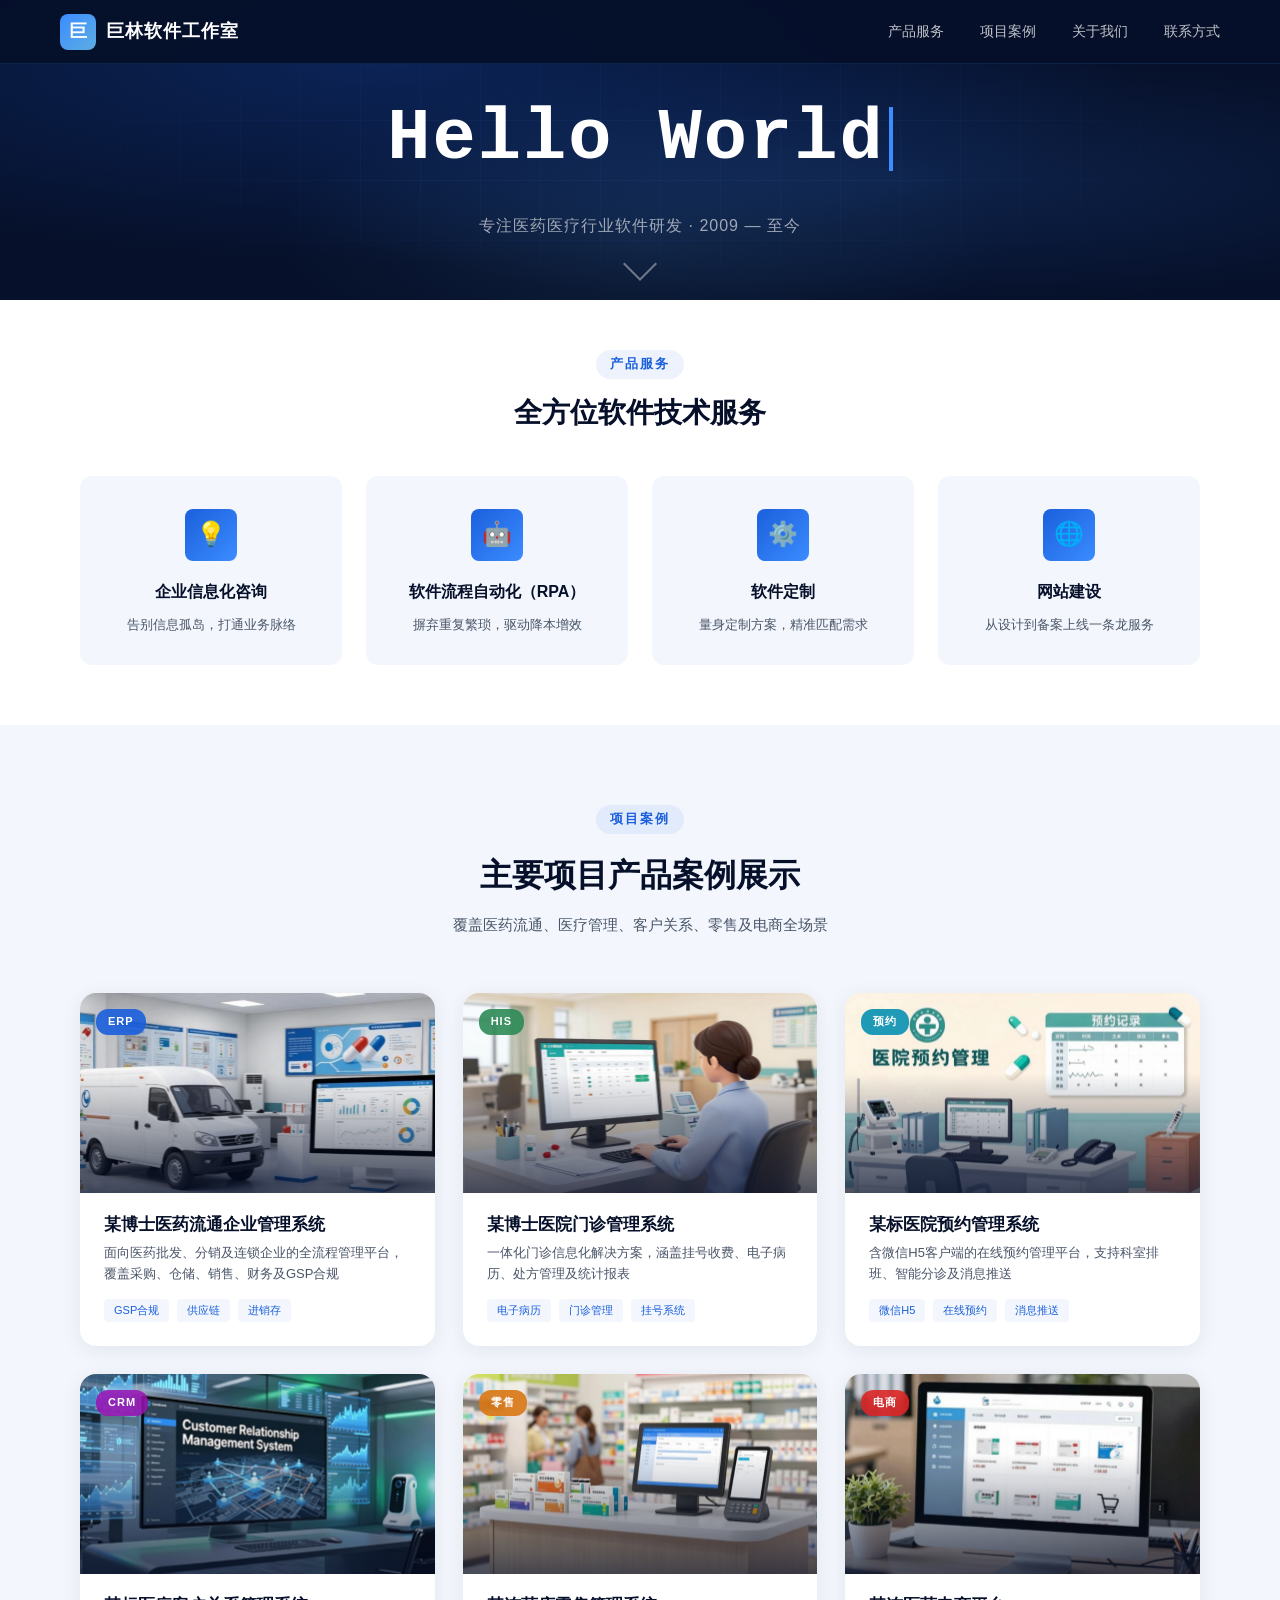
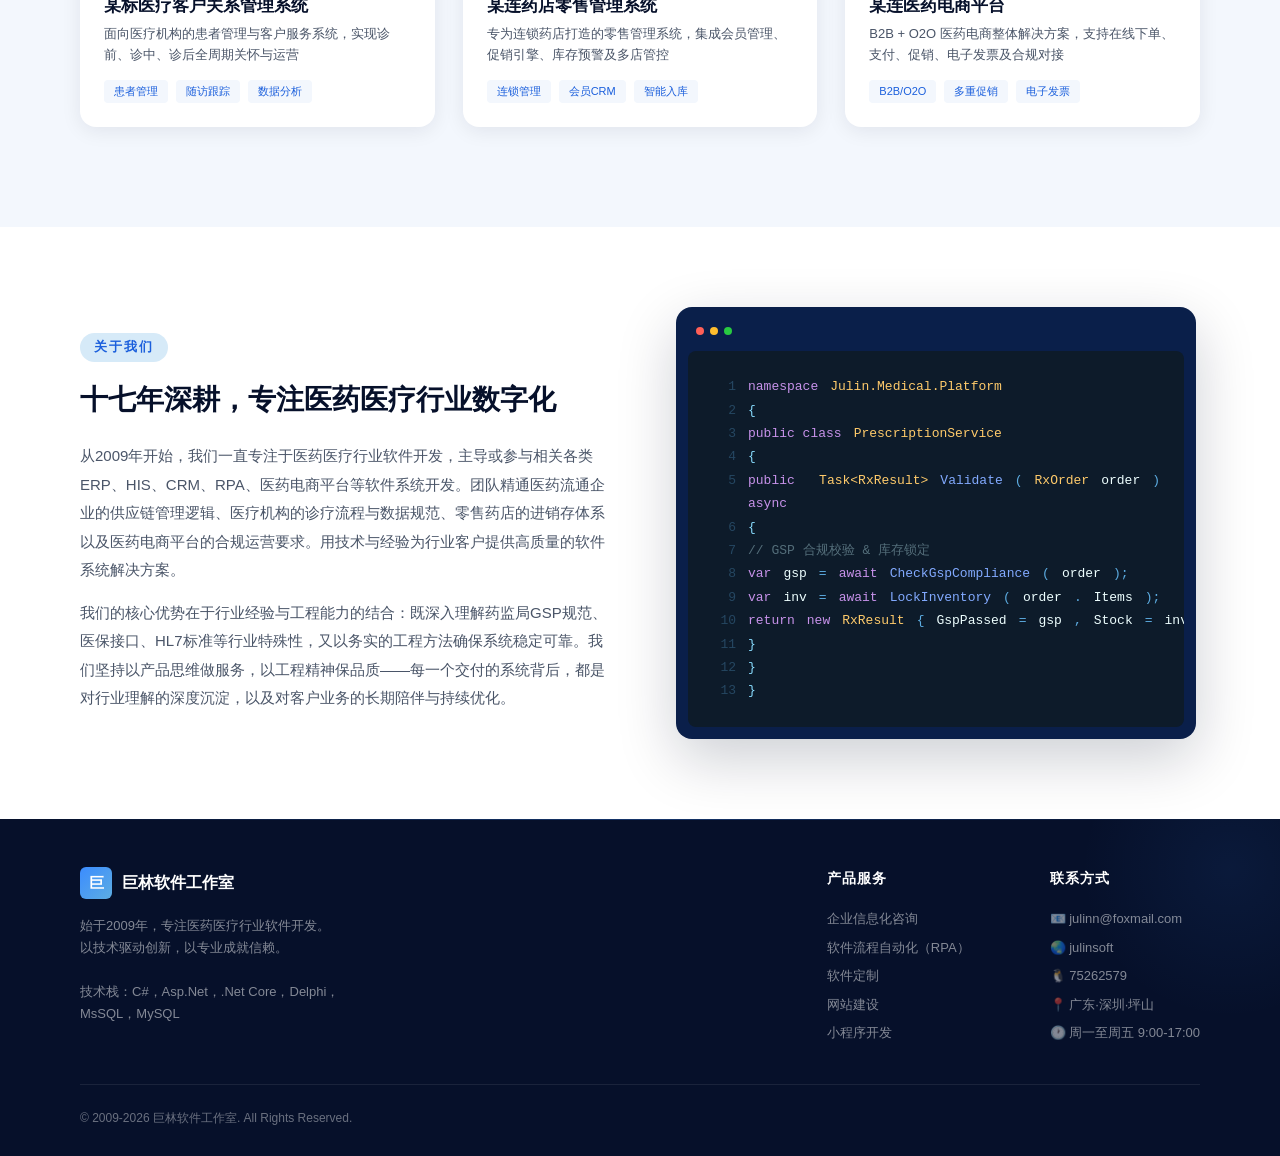
==== commit 433aeea2: "修改首页文案" ====
--- a/index.html
+++ b/index.html
@@ -722,7 +722,7 @@
   <div class="section-inner">
     <div class="products-header">
       <div class="products-label">项目案例</div>
-      <h2 class="products-title">六大核心项目产品案例展示</h2>
+      <h2 class="products-title">主要项目产品案例展示</h2>
       <p class="products-subtitle">覆盖医药流通、医疗管理、客户关系、零售及电商全场景</p>
     </div>
     <div class="products-grid">
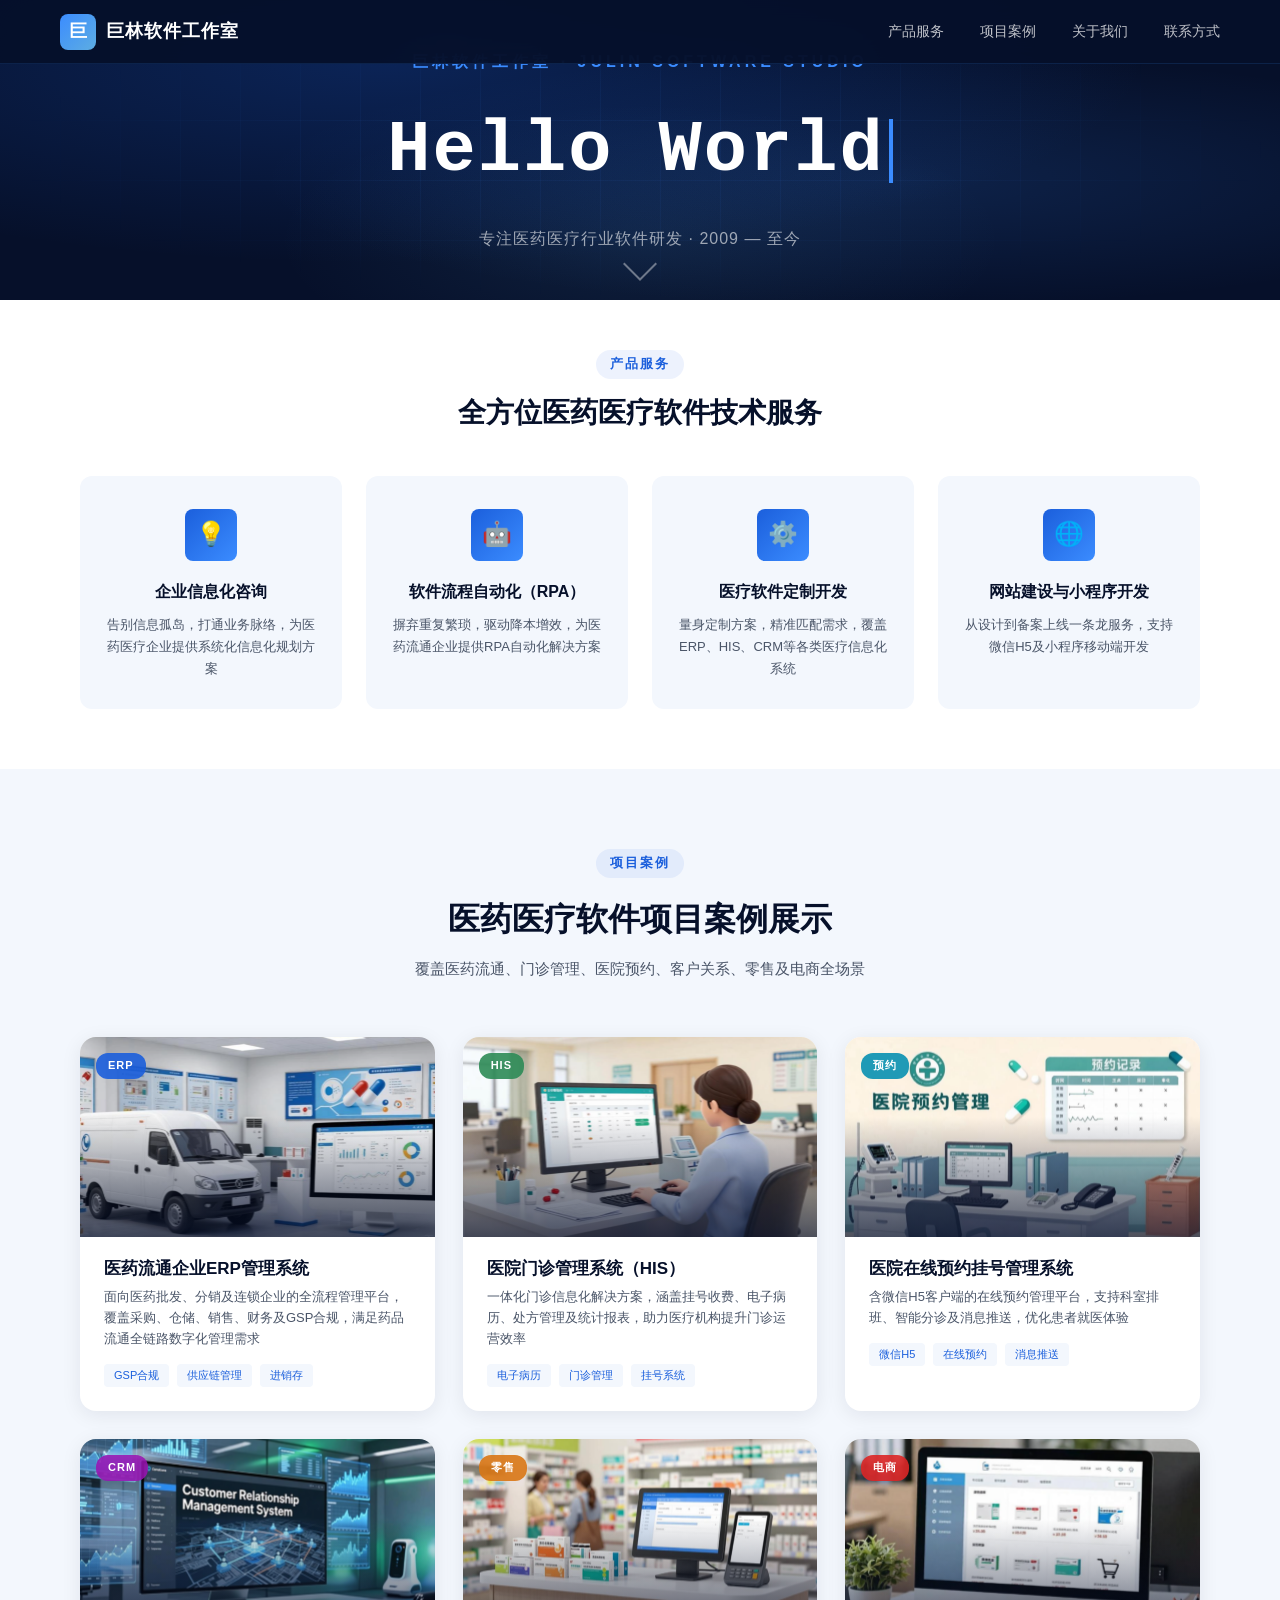
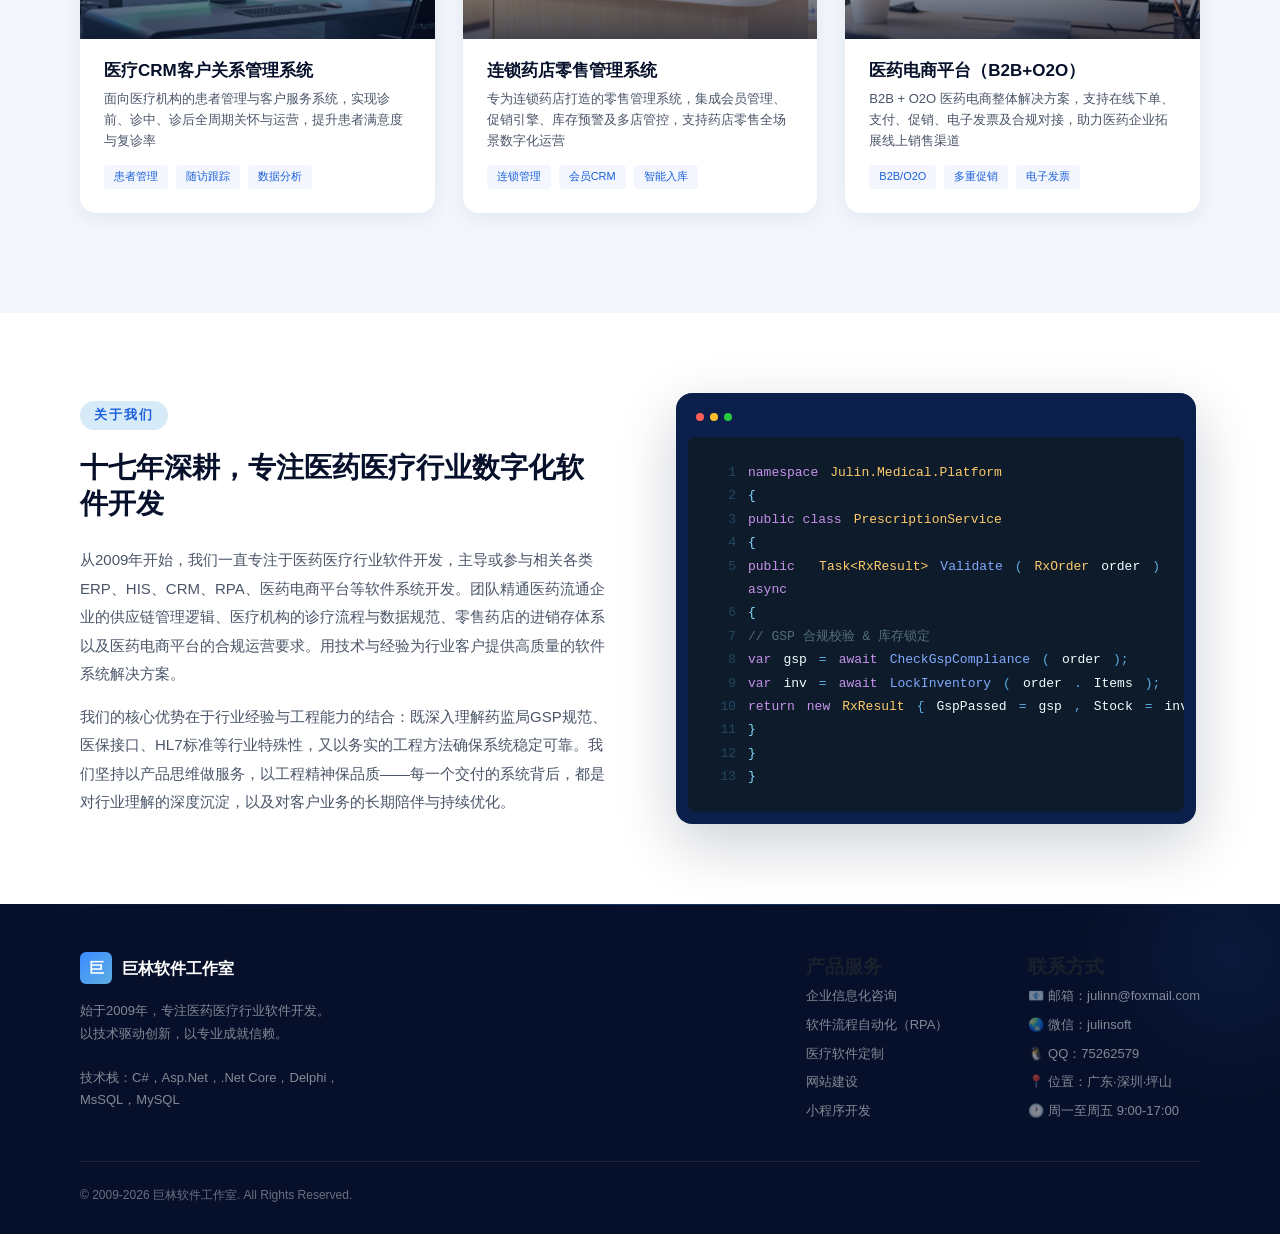
==== commit 0df98969: "CSS和JS分离" ====
--- a/index.html
+++ b/index.html
@@ -3,855 +3,415 @@
 <head>
 <meta charset="UTF-8">
 <meta name="viewport" content="width=device-width, initial-scale=1.0">
-<title>巨林软件工作室 - 专注医药医疗行业软件开发</title>
-<style>
-  /* ===== Reset & Variables ===== */
-  *, *::before, *::after { box-sizing: border-box; margin: 0; padding: 0; }
-
-  :root {
-    --deep-blue: #06102A;
-    --navy: #0A1F4A;
-    --primary-blue: #1B5FDC;
-    --accent-blue: #3B8CFF;
-    --light-blue: #5DADE2;
-    --pale-blue: #D6EAF8;
-    --bg-light: #F3F7FD;
-    --bg-white: #FFFFFF;
-    --text-dark: #1A202C;
-    --text-gray: #4A5568;
-    --text-light: #A0AEC0;
-    --text-white: #FFFFFF;
-    --card-shadow: 0 4px 20px rgba(6, 16, 42, 0.08);
-    --card-shadow-hover: 0 12px 40px rgba(6, 16, 42, 0.18);
-    --radius-sm: 8px;
-    --radius-md: 12px;
-    --radius-lg: 16px;
-    --transition: 0.3s cubic-bezier(0.4, 0, 0.2, 1);
+
+<!-- ===== SEO 核心 Meta ===== -->
+<title>巨林软件工作室 - 专注医药医疗行业软件开发定制 | 深圳软件开发</title>
+<meta name="description" content="巨林软件工作室成立于2009年，深耕医药医疗行业软件开发17年，提供医药ERP、HIS门诊系统、医院预约系统、医疗CRM、连锁药店零售管理、医药电商平台等定制开发服务，技术栈涵盖C#/.Net Core/Delphi，总部位于广东深圳坪山。">
+<meta name="keywords" content="医药软件开发,医疗软件定制,医药ERP系统,HIS门诊系统,医院预约管理系统,医疗CRM,连锁药店管理系统,医药电商平台,GSP合规软件,深圳医疗软件公司,软件定制开发,巨林软件工作室">
+<meta name="author" content="巨林软件工作室">
+<meta name="robots" content="index, follow, max-image-preview:large, max-snippet:-1, max-video-preview:-1">
+<meta name="revisit-after" content="7 days">
+<meta name="language" content="zh-CN">
+<meta name="geo.region" content="CN-GD">
+<meta name="geo.placename" content="深圳市坪山区">
+<link rel="canonical" href="https://www.julinn.com/">
+
+<!-- ===== 百度专项标签 ===== -->
+<!-- 百度站长平台验证（上线后填写实际验证码） -->
+<!-- <meta name="baidu-site-verification" content="YOUR_BAIDU_VERIFICATION_CODE"> -->
+<!--<meta name="baidu_union_verify" content=""> -->
+<!-- 百度移动适配标识 -->
+<meta name="mobile-agent" content="format=html5;url=https://www.julinn.com/">
+
+<!-- ===== 搜狗专项标签 ===== -->
+<!-- <meta name="sogou_site_verification" content="YOUR_SOGOU_VERIFICATION_CODE"> -->
+
+<!-- ===== Open Graph（微信/社交分享 & 搜索引擎富摘要）===== -->
+<meta property="og:type" content="website">
+<meta property="og:title" content="巨林软件工作室 - 专注医药医疗行业软件开发定制">
+<meta property="og:description" content="成立于2009年，深耕医药医疗行业软件开发17年。医药ERP、HIS、医院预约、医疗CRM、连锁药店管理、医药电商，一站式定制开发服务，总部位于广东深圳。">
+<meta property="og:url" content="https://www.julinn.com/">
+<meta property="og:site_name" content="巨林软件工作室">
+<meta property="og:locale" content="zh_CN">
+<meta property="og:image" content="https://www.julinn.com/image/P1.png">
+<meta property="og:image:width" content="1200">
+<meta property="og:image:height" content="630">
+
+<!-- ===== 性能预加载提示 ===== -->
+<link rel="dns-prefetch" href="//www.julinn.com">
+
+<link rel="stylesheet" href="css/index.css">
+
+
+<!-- ===== JSON-LD 结构化数据 ===== -->
+<script type="application/ld+json">
+{
+  "@context": "https://schema.org",
+  "@type": "ProfessionalService",
+  "name": "巨林软件工作室",
+  "alternateName": "Julin Software Studio",
+  "description": "成立于2009年，专注医药医疗行业软件开发17年，提供医药ERP、HIS门诊系统、医院预约管理、医疗CRM、连锁药店管理、医药电商平台等定制开发服务。",
+  "url": "https://www.julinn.com/",
+  "foundingDate": "2009",
+  "logo": "https://www.julinn.com/image/P1.png",
+  "email": "julinn@foxmail.com",
+  "address": {
+    "@type": "PostalAddress",
+    "addressLocality": "深圳市",
+    "addressRegion": "广东省",
+    "addressCountry": "CN",
+    "streetAddress": "坪山区"
+  },
+  "geo": {
+    "@type": "GeoCoordinates",
+    "addressCountry": "CN"
+  },
+  "openingHoursSpecification": {
+    "@type": "OpeningHoursSpecification",
+    "dayOfWeek": ["Monday","Tuesday","Wednesday","Thursday","Friday"],
+    "opens": "09:00",
+    "closes": "17:00"
+  },
+  "areaServed": {
+    "@type": "Country",
+    "name": "中国"
+  },
+  "knowsAbout": [
+    "医药ERP系统开发",
+    "HIS门诊管理系统",
+    "医院预约管理系统",
+    "医疗CRM系统",
+    "连锁药店零售管理系统",
+    "医药电商平台",
+    "GSP合规软件",
+    "软件流程自动化RPA"
+  ],
+  "hasOfferCatalog": {
+    "@type": "OfferCatalog",
+    "name": "医药医疗软件开发服务",
+    "itemListElement": [
+      {
+        "@type": "Offer",
+        "itemOffered": {
+          "@type": "Service",
+          "name": "企业信息化咨询",
+          "description": "告别信息孤岛，打通业务脉络，提供医药医疗行业信息化整体规划方案"
+        }
+      },
+      {
+        "@type": "Offer",
+        "itemOffered": {
+          "@type": "Service",
+          "name": "软件流程自动化（RPA）",
+          "description": "摒弃重复繁琐，驱动降本增效，为医药医疗企业提供RPA自动化解决方案"
+        }
+      },
+      {
+        "@type": "Offer",
+        "itemOffered": {
+          "@type": "Service",
+          "name": "医疗软件定制开发",
+          "description": "量身定制方案，精准匹配医药医疗行业需求，覆盖ERP、HIS、CRM等系统"
+        }
+      },
+      {
+        "@type": "Offer",
+        "itemOffered": {
+          "@type": "Service",
+          "name": "网站建设与小程序开发",
+          "description": "从设计到备案上线一条龙服务，支持微信小程序和H5移动端开发"
+        }
+      }
+    ]
+  },
+  "sameAs": [
+    "https://www.julinn.com/"
+  ]
+}
+</script>
+
+<script type="application/ld+json">
+{
+  "@context": "https://schema.org",
+  "@type": "WebSite",
+  "name": "巨林软件工作室",
+  "url": "https://www.julinn.com/",
+  "description": "专注医药医疗行业软件开发17年，深圳软件定制开发公司",
+  "inLanguage": "zh-CN",
+  "publisher": {
+    "@type": "Organization",
+    "name": "巨林软件工作室",
+    "url": "https://www.julinn.com/"
+  },
+  "potentialAction": {
+    "@type": "SearchAction",
+    "target": {
+      "@type": "EntryPoint",
+      "urlTemplate": "https://www.julinn.com/?s={search_term_string}"
+    },
+    "query-input": "required name=search_term_string"
   }
-
-  body {
-    font-family: -apple-system, BlinkMacSystemFont, "PingFang SC", "Microsoft YaHei", "Helvetica Neue", sans-serif;
-    color: var(--text-dark);
-    background: var(--bg-white);
-    line-height: 1.6;
-    overflow-x: hidden;
-    -webkit-font-smoothing: antialiased;
-  }
-
-  /* ===== Nav ===== */
-  .nav {
-    position: fixed;
-    top: 0;
-    left: 0;
-    right: 0;
-    z-index: 1000;
-    height: 64px;
-    background: rgba(6, 16, 42, 0.92);
-    backdrop-filter: blur(20px);
-    -webkit-backdrop-filter: blur(20px);
-    border-bottom: 1px solid rgba(59, 140, 255, 0.15);
-    display: flex;
-    align-items: center;
-    padding: 0 60px;
-    transition: background var(--transition);
-  }
-  .nav.scrolled { background: rgba(6, 16, 42, 0.98); }
-  .nav-brand {
-    display: flex;
-    align-items: center;
-    gap: 10px;
-    text-decoration: none;
-  }
-  .nav-logo {
-    width: 36px;
-    height: 36px;
-    background: linear-gradient(135deg, var(--accent-blue), var(--light-blue));
-    border-radius: var(--radius-sm);
-    display: flex;
-    align-items: center;
-    justify-content: center;
-    font-size: 18px;
-    font-weight: 800;
-    color: #fff;
-  }
-  .nav-name {
-    font-size: 18px;
-    font-weight: 700;
-    color: var(--text-white);
-    letter-spacing: 1px;
-  }
-  .nav-links {
-    display: flex;
-    gap: 36px;
-    margin-left: auto;
-    align-items: center;
-  }
-  .nav-links a {
-    color: rgba(255,255,255,0.75);
-    text-decoration: none;
-    font-size: 14px;
-    font-weight: 500;
-    transition: color var(--transition);
-    position: relative;
-  }
-  .nav-links a:hover { color: var(--text-white); }
-  .nav-links a::after {
-    content: '';
-    position: absolute;
-    bottom: -4px; left: 0; right: 0;
-    height: 2px;
-    background: var(--accent-blue);
-    transform: scaleX(0);
-    transition: transform var(--transition);
-    border-radius: 1px;
-  }
-  .nav-links a:hover::after { transform: scaleX(1); }
-
-  /* ===== Hero ===== */
-  .hero {
-    position: relative;
-    height: 300px;
-    background: var(--deep-blue);
-    display: flex;
-    flex-direction: column;
-    align-items: center;
-    justify-content: center;
-    overflow: hidden;
-  }
-  .hero::before {
-    content: '';
-    position: absolute;
-    inset: 0;
-    background:
-      radial-gradient(ellipse at 30% 20%, rgba(27, 95, 220, 0.25) 0%, transparent 60%),
-      radial-gradient(ellipse at 70% 60%, rgba(59, 140, 255, 0.15) 0%, transparent 50%),
-      radial-gradient(ellipse at 50% 80%, rgba(93, 173, 226, 0.1) 0%, transparent 40%);
-  }
-  .hero-grid {
-    position: absolute;
-    inset: 0;
-    background-image:
-      linear-gradient(rgba(59, 140, 255, 0.06) 1px, transparent 1px),
-      linear-gradient(90deg, rgba(59, 140, 255, 0.06) 1px, transparent 1px);
-    background-size: 60px 60px;
-    mask-image: radial-gradient(ellipse at center, black 30%, transparent 70%);
-    -webkit-mask-image: radial-gradient(ellipse at center, black 30%, transparent 70%);
-  }
-  .hero-particles {
-    position: absolute;
-    inset: 0;
-    pointer-events: none;
-  }
-  .particle {
-    position: absolute;
-    width: 3px;
-    height: 3px;
-    background: var(--accent-blue);
-    border-radius: 50%;
-    opacity: 0;
-    animation: floatUp 6s infinite;
-  }
-  @keyframes floatUp {
-    0% { transform: translateY(0) scale(0); opacity: 0; }
-    20% { opacity: 0.8; }
-    50% { opacity: 0.3; }
-    100% { transform: translateY(-400px) scale(1); opacity: 0; }
-  }
-  .hero-content {
-    position: relative;
-    z-index: 2;
-    text-align: center;
-  }
-  .hero-studio {
-    font-size: 16px;
-    font-weight: 600;
-    color: var(--accent-blue);
-    letter-spacing: 4px;
-    text-transform: uppercase;
-    margin-bottom: 20px;
-    animation: fadeInDown 0.8s ease;
-  }
-  .hero-typewriter {
-    font-size: 72px;
-    font-weight: 800;
-    color: var(--text-white);
-    font-family: "SF Mono", "Fira Code", "Consolas", "Microsoft YaHei", monospace;
-    letter-spacing: 2px;
-    margin-bottom: 16px;
-    min-height: 86px;
-  }
-  .hero-typewriter .cursor {
-    display: inline-block;
-    width: 4px;
-    height: 64px;
-    background: var(--accent-blue);
-    margin-left: 4px;
-    vertical-align: middle;
-    animation: blink 0.8s infinite;
-  }
-  @keyframes blink {
-    0%, 50% { opacity: 1; }
-    51%, 100% { opacity: 0; }
-  }
-  .hero-subtitle {
-    font-size: 16px;
-    color: rgba(255,255,255,0.6);
-    font-weight: 400;
-    letter-spacing: 1px;
-    animation: fadeInUp 0.8s ease 0.3s both;
-  }
-  .hero-scroll-hint {
-    position: absolute;
-    bottom: 24px;
-    left: 50%;
-    transform: translateX(-50%);
-    z-index: 2;
-    animation: bounceDown 2s infinite;
-  }
-  .hero-scroll-hint span {
-    display: block;
-    width: 24px;
-    height: 24px;
-    border-right: 2px solid rgba(255,255,255,0.4);
-    border-bottom: 2px solid rgba(255,255,255,0.4);
-    transform: rotate(45deg);
-  }
-  @keyframes bounceDown {
-    0%, 100% { transform: translateX(-50%) translateY(0); }
-    50% { transform: translateX(-50%) translateY(8px); }
-  }
-  @keyframes fadeInDown {
-    from { opacity: 0; transform: translateY(-20px); }
-    to { opacity: 1; transform: translateY(0); }
-  }
-  @keyframes fadeInUp {
-    from { opacity: 0; transform: translateY(20px); }
-    to { opacity: 1; transform: translateY(0); }
-  }
-
-  /* ===== Section Shared ===== */
-  .section { position: relative; }
-  .section-inner {
-    max-width: 1200px;
-    margin: 0 auto;
-    padding: 0 40px;
-  }
-
-  /* ===== About / Intro Section ===== */
-  .intro {
-    padding: 80px 0;
-    background: var(--bg-white);
-    min-height: 450px;
-  }
-  .intro-grid {
-    display: flex;
-    gap: 64px;
-    align-items: center;
-  }
-  .intro-text { flex: 1; }
-  .intro-label {
-    display: inline-block;
-    font-size: 13px;
-    font-weight: 600;
-    color: var(--primary-blue);
-    background: var(--pale-blue);
-    padding: 4px 14px;
-    border-radius: 20px;
-    letter-spacing: 2px;
-    margin-bottom: 20px;
-  }
-  .intro-title {
-    font-size: 28px;
-    font-weight: 700;
-    color: var(--deep-blue);
-    margin-bottom: 24px;
-    line-height: 1.3;
-  }
-  .intro-desc {
-    font-size: 15px;
-    color: var(--text-gray);
-    line-height: 1.9;
-  }
-  .intro-desc p + p { margin-top: 14px; }
-  .intro-visual {
-    flex: 1;
-    position: relative;
-    min-height: 320px;
-    display: flex;
-    align-items: center;
-    justify-content: center;
-  }
-  .intro-monitor {
-    width: 100%;
-    max-width: 520px;
-    margin: 0 auto;
-    background: var(--navy);
-    border-radius: var(--radius-lg);
-    padding: 12px;
-    box-shadow: 0 20px 60px rgba(6, 16, 42, 0.2);
-    position: relative;
-  }
-  .intro-monitor-top {
-    height: 24px;
-    display: flex;
-    align-items: center;
-    gap: 6px;
-    padding: 0 8px;
-    margin-bottom: 8px;
-  }
-  .intro-monitor-dot {
-    width: 8px;
-    height: 8px;
-    border-radius: 50%;
-  }
-  .intro-monitor-dot:nth-child(1) { background: #FF5F57; }
-  .intro-monitor-dot:nth-child(2) { background: #FFBD2E; }
-  .intro-monitor-dot:nth-child(3) { background: #28CA41; }
-  .intro-monitor-screen {
-    background: #0D1B2A;
-    border-radius: var(--radius-sm);
-    padding: 24px;
-    font-family: "SF Mono", "Fira Code", "Consolas", monospace;
-    font-size: 13px;
-    line-height: 1.8;
-    color: var(--light-blue);
-    overflow: hidden;
-    position: relative;
-    min-height: 240px;
-  }
-  .code-line {
-    display: flex;
-    gap: 12px;
-  }
-  .code-line-num {
-    color: rgba(93, 173, 226, 0.3);
-    min-width: 24px;
-    text-align: right;
-    user-select: none;
-  }
-  .code-keyword { color: #C792EA; }
-  .code-string { color: #C3E88D; }
-  .code-func { color: #82AAFF; }
-  .code-comment { color: #546E7A; }
-  .code-type { color: #FFCB6B; }
-  .code-var { color: #EEFFFF; }
-  .code-punctuation { color: #89DDFF; }
-
-  /* ===== Products Section ===== */
-  .products {
-    padding: 80px 0 100px;
-    background: var(--bg-light);
-  }
-  .products-header {
-    text-align: center;
-    margin-bottom: 56px;
-  }
-  .products-label {
-    display: inline-block;
-    font-size: 13px;
-    font-weight: 600;
-    color: var(--primary-blue);
-    background: rgba(27, 95, 220, 0.08);
-    padding: 4px 14px;
-    border-radius: 20px;
-    letter-spacing: 2px;
-    margin-bottom: 16px;
-  }
-  .products-title {
-    font-size: 32px;
-    font-weight: 700;
-    color: var(--deep-blue);
-    margin-bottom: 12px;
-  }
-  .products-subtitle {
-    font-size: 15px;
-    color: var(--text-gray);
-  }
-  .products-grid {
-    display: grid;
-    grid-template-columns: repeat(3, 1fr);
-    gap: 28px;
-  }
-  .product-card {
-    position: relative;
-    background: var(--bg-white);
-    border-radius: var(--radius-lg);
-    overflow: hidden;
-    cursor: pointer;
-    transition: transform var(--transition), box-shadow var(--transition);
-    box-shadow: var(--card-shadow);
-    text-decoration: none;
-    color: inherit;
-    display: block;
-  }
-  .product-card:hover {
-    transform: scale(1.04);
-    box-shadow: var(--card-shadow-hover);
-  }
-  .product-card-img {
-    width: 100%;
-    height: 200px;
-    position: relative;
-    overflow: hidden;
-  }
-  .product-card-img-inner {
-    width: 100%;
-    height: 100%;
-    object-fit: cover;
-    transition: transform 0.5s ease;
-    display: block;
-  }
-  .product-card:hover .product-card-img-inner { transform: scale(1.1); }
-  .product-card-overlay {
-    position: absolute;
-    inset: 0;
-    background: linear-gradient(to top, rgba(6, 16, 42, 0.7) 0%, transparent 60%);
-  }
-  .product-card-badge {
-    position: absolute;
-    top: 16px;
-    left: 16px;
-    font-size: 11px;
-    font-weight: 700;
-    padding: 4px 12px;
-    border-radius: 12px;
-    letter-spacing: 1px;
-  }
-  .product-card-badge.erp { background: rgba(27,95,220,0.9); color: #fff; }
-  .product-card-badge.his { background: rgba(46,139,87,0.9); color: #fff; }
-  .product-card-badge.crm { background: rgba(154,18,179,0.85); color: #fff; }
-  .product-card-badge.rpa { background: rgba(218,119,22,0.9); color: #fff; }
-  .product-card-badge.ecom { background: rgba(220,38,38,0.9); color: #fff; }
-  .product-card-badge.mobile { background: rgba(8,145,178,0.9); color: #fff; }
-  .product-card-body {
-    padding: 20px 24px 24px;
-  }
-  .product-card-name {
-    font-size: 17px;
-    font-weight: 700;
-    color: var(--deep-blue);
-    margin-bottom: 6px;
-    line-height: 1.4;
-  }
-  .product-card-desc {
-    font-size: 13px;
-    color: var(--text-gray);
-    line-height: 1.6;
-  }
-  .product-card-tags {
-    display: flex;
-    gap: 8px;
-    flex-wrap: wrap;
-    margin-top: 14px;
-  }
-  .product-card-tag {
-    font-size: 11px;
-    padding: 3px 10px;
-    border-radius: 4px;
-    background: var(--bg-light);
-    color: var(--primary-blue);
-    font-weight: 500;
-  }
-
-  /* ===== Service Section ===== */
-  .service {
-    padding: 50px 0 60px;
-    background: var(--bg-white);
-  }
-  .service-header {
-    text-align: center;
-    margin-bottom: 40px;
-  }
-  .service-label {
-    display: inline-block;
-    font-size: 13px;
-    font-weight: 600;
-    color: var(--primary-blue);
-    background: rgba(27, 95, 220, 0.08);
-    padding: 4px 14px;
-    border-radius: 20px;
-    letter-spacing: 2px;
-    margin-bottom: 12px;
-  }
-  .service-title {
-    font-size: 28px;
-    font-weight: 700;
-    color: var(--deep-blue);
-  }
-  .service-grid {
-    display: grid;
-    grid-template-columns: repeat(4, 1fr);
-    gap: 24px;
-  }
-  .service-card {
-    background: var(--bg-light);
-    border-radius: var(--radius-md);
-    padding: 32px 20px 28px;
-    text-align: center;
-    transition: transform var(--transition), box-shadow var(--transition), border-color var(--transition);
-    cursor: default;
-    position: relative;
-    overflow: hidden;
-    border: 1px solid transparent;
-  }
-  .service-card::before {
-    content: '';
-    position: absolute;
-    top: 0; left: 0; right: 0;
-    height: 3px;
-    background: linear-gradient(90deg, var(--primary-blue), var(--accent-blue));
-    opacity: 0;
-    transition: opacity var(--transition);
-    border-radius: var(--radius-md) var(--radius-md) 0 0;
-  }
-  .service-card:hover {
-    transform: translateY(-6px);
-    box-shadow: 0 8px 30px rgba(6,16,42,0.12);
-    border-color: var(--pale-blue);
-  }
-  .service-card:hover::before { opacity: 1; }
-  .service-card-icon {
-    width: 52px;
-    height: 52px;
-    margin: 0 auto 18px;
-    border-radius: var(--radius-sm);
-    background: linear-gradient(135deg, var(--primary-blue), var(--accent-blue));
-    display: flex;
-    align-items: center;
-    justify-content: center;
-    font-size: 24px;
-    color: #fff;
-  }
-  .service-card-title {
-    font-size: 16px;
-    font-weight: 700;
-    color: var(--deep-blue);
-    margin-bottom: 10px;
-  }
-  .service-card-desc {
-    font-size: 13px;
-    color: var(--text-gray);
-    line-height: 1.7;
-  }
-
-  /* ===== Footer ===== */
-  .footer {
-    background: var(--deep-blue);
-    padding: 48px 0 28px;
-    position: relative;
-    overflow: hidden;
-  }
-  .footer::before {
-    content: '';
-    position: absolute;
-    top: 0; left: 0; right: 0;
-    height: 1px;
-    background: linear-gradient(90deg, transparent, rgba(59,140,255,0.3), transparent);
-  }
-  .footer::after {
-    content: '';
-    position: absolute;
-    top: -100px;
-    right: -100px;
-    width: 300px;
-    height: 300px;
-    background: radial-gradient(circle, rgba(59,140,255,0.08) 0%, transparent 70%);
-    pointer-events: none;
-  }
-  .footer-grid {
-    display: flex;
-    gap: 80px;
-    padding-bottom: 36px;
-    border-bottom: 1px solid rgba(255,255,255,0.08);
-    position: relative;
-    z-index: 1;
-  }
-  .footer-brand-col { flex: 1.5; }
-  .footer-brand {
-    display: flex;
-    align-items: center;
-    gap: 10px;
-    margin-bottom: 16px;
-  }
-  .footer-logo {
-    width: 32px;
-    height: 32px;
-    background: linear-gradient(135deg, var(--accent-blue), var(--light-blue));
-    border-radius: 6px;
-    display: flex;
-    align-items: center;
-    justify-content: center;
-    font-size: 15px;
-    font-weight: 800;
-    color: #fff;
-  }
-  .footer-name { font-size: 16px; font-weight: 700; color: var(--text-white); }
-  .footer-tagline {
-    font-size: 13px;
-    color: rgba(255,255,255,0.5);
-    line-height: 1.7;
-    max-width: 280px;
-  }
-  .footer-col h4 {
-    font-size: 14px;
-    font-weight: 700;
-    color: var(--text-white);
-    margin-bottom: 16px;
-    letter-spacing: 1px;
-  }
-  .footer-col a {
-    display: block;
-    font-size: 13px;
-    color: rgba(255,255,255,0.5);
-    text-decoration: none;
-    line-height: 2.2;
-    transition: color var(--transition);
-  }
-  .footer-col a:hover { color: var(--accent-blue); }
-  .footer-bottom {
-    display: flex;
-    justify-content: space-between;
-    align-items: center;
-    padding-top: 24px;
-    flex-wrap: wrap;
-    gap: 12px;
-    position: relative;
-    z-index: 1;
-  }
-  .footer-copyright {
-    font-size: 12px;
-    color: rgba(255,255,255,0.4);
-  }
-  .footer-beian {
-    font-size: 12px;
-    color: rgba(255,255,255,0.35);
-    text-decoration: none;
-    transition: color var(--transition);
-  }
-  .footer-beian:hover { color: rgba(255,255,255,0.6); }
-
-  /* ===== Responsive ===== */
-  @media (max-width: 1024px) {
-    .products-grid { grid-template-columns: repeat(2, 1fr); }
-    .service-grid { grid-template-columns: repeat(2, 1fr); }
-    .intro-grid { flex-direction: column; gap: 40px; }
-    .footer-grid { flex-wrap: wrap; gap: 40px; }
-    .hero-typewriter { font-size: 48px; }
-    .nav { padding: 0 24px; }
-    .nav-links { gap: 20px; }
-  }
-  @media (max-width: 640px) {
-    .products-grid { grid-template-columns: 1fr; }
-    .service-grid { grid-template-columns: 1fr; }
-    .section-inner { padding: 0 20px; }
-    .hero-typewriter { font-size: 32px; min-height: 44px; }
-    .hero-typewriter .cursor { height: 28px; width: 3px; }
-    .hero { height: 260px; }
-    .intro { padding: 48px 0; }
-    .intro-title { font-size: 24px; }
-    .products { padding: 48px 0; }
-    .products-title { font-size: 24px; }
-    .hero-studio { font-size: 13px; letter-spacing: 2px; }
-    .nav-links a:not(:last-child) { display: none; }
-    .footer-bottom { flex-direction: column; text-align: center; }
-  }
-</style>
+}
+</script>
+
+<script type="application/ld+json">
+{
+  "@context": "https://schema.org",
+  "@type": "BreadcrumbList",
+  "itemListElement": [
+    {
+      "@type": "ListItem",
+      "position": 1,
+      "name": "首页",
+      "item": "https://www.julinn.com/"
+    },
+    {
+      "@type": "ListItem",
+      "position": 2,
+      "name": "产品服务",
+      "item": "https://www.julinn.com/#service"
+    },
+    {
+      "@type": "ListItem",
+      "position": 3,
+      "name": "项目案例",
+      "item": "https://www.julinn.com/#products"
+    },
+    {
+      "@type": "ListItem",
+      "position": 4,
+      "name": "关于我们",
+      "item": "https://www.julinn.com/#intro"
+    }
+  ]
+}
+</script>
+
 </head>
 <body>
 
 <!-- ===== Nav ===== -->
-<nav class="nav" id="nav">
-  <a href="#" class="nav-brand">
-    <div class="nav-logo">巨</div>
+<nav class="nav" id="nav" aria-label="主导航">
+  <a href="/" class="nav-brand" title="巨林软件工作室 - 返回首页">
+    <div class="nav-logo" aria-hidden="true">巨</div>
     <span class="nav-name">巨林软件工作室</span>
   </a>
-  <div class="nav-links">
-    <a href="#service">产品服务</a>
-    <a href="#products">项目案例</a>
-    <a href="#intro">关于我们</a>
-    <a href="#footer">联系方式</a>
+  <div class="nav-links" role="navigation">
+    <a href="#service" title="巨林软件工作室产品服务">产品服务</a>
+    <a href="#products" title="医药医疗软件项目案例">项目案例</a>
+    <a href="#intro" title="关于巨林软件工作室">关于我们</a>
+    <a href="#footer" title="联系巨林软件工作室">联系方式</a>
   </div>
 </nav>
 
 <!-- ===== Hero Banner ===== -->
-<section class="hero" id="hero">
-  <div class="hero-grid"></div>
-  <div class="hero-particles" id="particles"></div>
+<section class="hero" id="hero" aria-label="巨林软件工作室欢迎语">
+  <div class="hero-grid" aria-hidden="true"></div>
+  <div class="hero-particles" id="particles" aria-hidden="true"></div>
   <div class="hero-content">
-    <div class="hero-studio"></div>
-    <div class="hero-typewriter" id="typewriter"></div>
+    <!-- h1 是页面最重要的SEO信号，明确包含核心关键词 -->
+    <h1 class="hero-studio">巨林软件工作室 · JULIN SOFTWARE STUDIO</h1>
+    <div class="hero-typewriter" id="typewriter" aria-hidden="true"></div>
+    <!-- noscript 回退：确保搜索引擎爬虫（禁用JS）也能抓取关键内容 -->
+    <noscript>
+      <p style="font-size:60px;font-weight:800;color:#fff;font-family:monospace;letter-spacing:2px;margin-bottom:16px;">医药医疗软件专家</p>
+    </noscript>
     <p class="hero-subtitle">专注医药医疗行业软件研发 · 2009 — 至今</p>
   </div>
-  <div class="hero-scroll-hint"><span></span></div>
+  <div class="hero-scroll-hint" aria-hidden="true"><span></span></div>
 </section>
 
 <!-- ===== 产品服务 ===== -->
-<section class="section service" id="service">
+<section class="section service" id="service" aria-labelledby="service-title">
   <div class="section-inner">
-    <div class="service-header">
-      <div class="service-label">产品服务</div>
-      <h2 class="service-title">全方位软件技术服务</h2>
+    <header class="service-header">
+      <div class="service-label" aria-hidden="true">产品服务</div>
+      <h2 class="service-title" id="service-title">全方位医药医疗软件技术服务</h2>
+    </header>
+    <div class="service-grid">
+      <article class="service-card">
+        <div class="service-card-icon" aria-hidden="true">💡</div>
+        <h3 class="service-card-title">企业信息化咨询</h3>
+        <p class="service-card-desc">告别信息孤岛，打通业务脉络，为医药医疗企业提供系统化信息化规划方案</p>
+      </article>
+      <article class="service-card">
+        <div class="service-card-icon" aria-hidden="true">🤖</div>
+        <h3 class="service-card-title">软件流程自动化（RPA）</h3>
+        <p class="service-card-desc">摒弃重复繁琐，驱动降本增效，为医药流通企业提供RPA自动化解决方案</p>
+      </article>
+      <article class="service-card">
+        <div class="service-card-icon" aria-hidden="true">⚙️</div>
+        <h3 class="service-card-title">医疗软件定制开发</h3>
+        <p class="service-card-desc">量身定制方案，精准匹配需求，覆盖ERP、HIS、CRM等各类医疗信息化系统</p>
+      </article>
+      <article class="service-card">
+        <div class="service-card-icon" aria-hidden="true">🌐</div>
+        <h3 class="service-card-title">网站建设与小程序开发</h3>
+        <p class="service-card-desc">从设计到备案上线一条龙服务，支持微信H5及小程序移动端开发</p>
+      </article>
     </div>
-    <div class="service-grid">
-      <div class="service-card">
-        <div class="service-card-icon">💡</div>
-        <div class="service-card-title">企业信息化咨询</div>
-        <div class="service-card-desc">告别信息孤岛，打通业务脉络</div>
-      </div>
-      <div class="service-card">
-        <div class="service-card-icon">🤖</div>
-        <div class="service-card-title">软件流程自动化（RPA）</div>
-        <div class="service-card-desc">摒弃‌重复繁琐，驱动降本增效</div>
-      </div>
-      <div class="service-card">
-        <div class="service-card-icon">⚙️</div>
-        <div class="service-card-title">软件定制</div>
-        <div class="service-card-desc">量身定制方案，精准匹配需求</div>
-      </div>
-      <div class="service-card">
-        <div class="service-card-icon">🌐</div>
-        <div class="service-card-title">网站建设</div>
-        <div class="service-card-desc">从设计到备案上线一条龙服务</div>
-      </div>
-    </div>
   </div>
 </section>
 
 <!-- ===== 产品展示区 ===== -->
-<section class="section products" id="products">
+<section class="section products" id="products" aria-labelledby="products-title">
   <div class="section-inner">
-    <div class="products-header">
-      <div class="products-label">项目案例</div>
-      <h2 class="products-title">主要项目产品案例展示</h2>
-      <p class="products-subtitle">覆盖医药流通、医疗管理、客户关系、零售及电商全场景</p>
-    </div>
+    <header class="products-header">
+      <div class="products-label" aria-hidden="true">项目案例</div>
+      <h2 class="products-title" id="products-title">医药医疗软件项目案例展示</h2>
+      <p class="products-subtitle">覆盖医药流通、门诊管理、医院预约、客户关系、零售及电商全场景</p>
+    </header>
     <div class="products-grid">
 
       <!-- 博士医药流通企业管理系统 -->
-      <div class="product-card">
-        <div class="product-card-img">
-          <img class="product-card-img-inner" src="image/P1.png" alt="博士医药流通企业管理系统">
-          <div class="product-card-overlay"></div>
+      <article class="product-card" itemscope itemtype="https://schema.org/SoftwareApplication">
+        <div class="product-card-img">
+          <img class="product-card-img-inner" src="image/P1.png"
+               alt="医药流通企业ERP管理系统 - GSP合规供应链进销存管理平台"
+               title="医药流通企业ERP管理系统"
+               loading="lazy" width="400" height="200"
+               itemprop="screenshot">
+          <div class="product-card-overlay" aria-hidden="true"></div>
           <span class="product-card-badge erp">ERP</span>
         </div>
         <div class="product-card-body">
-          <div class="product-card-name">某博士医药流通企业管理系统</div>
-          <div class="product-card-desc">面向医药批发、分销及连锁企业的全流程管理平台，覆盖采购、仓储、销售、财务及GSP合规</div>
-          <div class="product-card-tags">
+          <h3 class="product-card-name" itemprop="name">医药流通企业ERP管理系统</h3>
+          <p class="product-card-desc" itemprop="description">面向医药批发、分销及连锁企业的全流程管理平台，覆盖采购、仓储、销售、财务及GSP合规，满足药品流通全链路数字化管理需求</p>
+          <div class="product-card-tags" aria-label="技术标签">
             <span class="product-card-tag">GSP合规</span>
-            <span class="product-card-tag">供应链</span>
+            <span class="product-card-tag">供应链管理</span>
             <span class="product-card-tag">进销存</span>
           </div>
         </div>
-      </div>
+      </article>
 
       <!-- 博士门诊管理系统 -->
-      <div class="product-card">
-        <div class="product-card-img">
-          <img class="product-card-img-inner" src="image/P2.png" alt="博士门诊管理系统">
-          <div class="product-card-overlay"></div>
+      <article class="product-card" itemscope itemtype="https://schema.org/SoftwareApplication">
+        <div class="product-card-img">
+          <img class="product-card-img-inner" src="image/P2.png"
+               alt="医院门诊管理HIS系统 - 挂号收费电子病历处方管理一体化平台"
+               title="医院门诊管理HIS系统"
+               loading="lazy" width="400" height="200"
+               itemprop="screenshot">
+          <div class="product-card-overlay" aria-hidden="true"></div>
           <span class="product-card-badge his">HIS</span>
         </div>
         <div class="product-card-body">
-          <div class="product-card-name">某博士医院门诊管理系统</div>
-          <div class="product-card-desc">一体化门诊信息化解决方案，涵盖挂号收费、电子病历、处方管理及统计报表</div>
-          <div class="product-card-tags">
+          <h3 class="product-card-name" itemprop="name">医院门诊管理系统（HIS）</h3>
+          <p class="product-card-desc" itemprop="description">一体化门诊信息化解决方案，涵盖挂号收费、电子病历、处方管理及统计报表，助力医疗机构提升门诊运营效率</p>
+          <div class="product-card-tags" aria-label="技术标签">
             <span class="product-card-tag">电子病历</span>
             <span class="product-card-tag">门诊管理</span>
             <span class="product-card-tag">挂号系统</span>
           </div>
         </div>
-      </div>
-
-      <!-- 标医院预约管理系统（含微信H5客户端） -->
-      <div class="product-card">
-        <div class="product-card-img">
-          <img class="product-card-img-inner" src="image/P3.png" alt="标医院预约管理系统">
-          <div class="product-card-overlay"></div>
+      </article>
+
+      <!-- 医院预约管理系统（含微信H5客户端） -->
+      <article class="product-card" itemscope itemtype="https://schema.org/SoftwareApplication">
+        <div class="product-card-img">
+          <img class="product-card-img-inner" src="image/P3.png"
+               alt="医院在线预约管理系统 - 微信H5科室排班智能分诊消息推送"
+               title="医院在线预约挂号管理系统"
+               loading="lazy" width="400" height="200"
+               itemprop="screenshot">
+          <div class="product-card-overlay" aria-hidden="true"></div>
           <span class="product-card-badge mobile">预约</span>
         </div>
         <div class="product-card-body">
-          <div class="product-card-name">某标医院预约管理系统</div>
-          <div class="product-card-desc">含微信H5客户端的在线预约管理平台，支持科室排班、智能分诊及消息推送</div>
-          <div class="product-card-tags">
+          <h3 class="product-card-name" itemprop="name">医院在线预约挂号管理系统</h3>
+          <p class="product-card-desc" itemprop="description">含微信H5客户端的在线预约管理平台，支持科室排班、智能分诊及消息推送，优化患者就医体验</p>
+          <div class="product-card-tags" aria-label="技术标签">
             <span class="product-card-tag">微信H5</span>
             <span class="product-card-tag">在线预约</span>
             <span class="product-card-tag">消息推送</span>
           </div>
         </div>
-      </div>
-
-      <!-- 标医疗客户关系管理系统 -->
-      <div class="product-card">
-        <div class="product-card-img">
-          <img class="product-card-img-inner" src="image/P4.png" alt="标医疗客户关系管理系统">
-          <div class="product-card-overlay"></div>
+      </article>
+
+      <!-- 医疗客户关系管理系统 -->
+      <article class="product-card" itemscope itemtype="https://schema.org/SoftwareApplication">
+        <div class="product-card-img">
+          <img class="product-card-img-inner" src="image/P4.png"
+               alt="医疗客户关系管理CRM系统 - 患者管理随访跟踪数据分析平台"
+               title="医疗CRM患者关系管理系统"
+               loading="lazy" width="400" height="200"
+               itemprop="screenshot">
+          <div class="product-card-overlay" aria-hidden="true"></div>
           <span class="product-card-badge crm">CRM</span>
         </div>
         <div class="product-card-body">
-          <div class="product-card-name">某标医疗客户关系管理系统</div>
-          <div class="product-card-desc">面向医疗机构的患者管理与客户服务系统，实现诊前、诊中、诊后全周期关怀与运营</div>
-          <div class="product-card-tags">
+          <h3 class="product-card-name" itemprop="name">医疗CRM客户关系管理系统</h3>
+          <p class="product-card-desc" itemprop="description">面向医疗机构的患者管理与客户服务系统，实现诊前、诊中、诊后全周期关怀与运营，提升患者满意度与复诊率</p>
+          <div class="product-card-tags" aria-label="技术标签">
             <span class="product-card-tag">患者管理</span>
             <span class="product-card-tag">随访跟踪</span>
             <span class="product-card-tag">数据分析</span>
           </div>
         </div>
-      </div>
-
-      <!-- 连药店零售管理系统 -->
-      <div class="product-card">
-        <div class="product-card-img">
-          <img class="product-card-img-inner" src="image/P5.png" alt="连药店零售管理系统">
-          <div class="product-card-overlay"></div>
+      </article>
+
+      <!-- 连锁药店零售管理系统 -->
+      <article class="product-card" itemscope itemtype="https://schema.org/SoftwareApplication">
+        <div class="product-card-img">
+          <img class="product-card-img-inner" src="image/P5.png"
+               alt="连锁药店零售管理系统 - 会员管理促销引擎库存预警多店管控"
+               title="连锁药店零售管理系统"
+               loading="lazy" width="400" height="200"
+               itemprop="screenshot">
+          <div class="product-card-overlay" aria-hidden="true"></div>
           <span class="product-card-badge rpa">零售</span>
         </div>
         <div class="product-card-body">
-          <div class="product-card-name">某连药店零售管理系统</div>
-          <div class="product-card-desc">专为连锁药店打造的零售管理系统，集成会员管理、促销引擎、库存预警及多店管控</div>
-          <div class="product-card-tags">
+          <h3 class="product-card-name" itemprop="name">连锁药店零售管理系统</h3>
+          <p class="product-card-desc" itemprop="description">专为连锁药店打造的零售管理系统，集成会员管理、促销引擎、库存预警及多店管控，支持药店零售全场景数字化运营</p>
+          <div class="product-card-tags" aria-label="技术标签">
             <span class="product-card-tag">连锁管理</span>
             <span class="product-card-tag">会员CRM</span>
             <span class="product-card-tag">智能入库</span>
           </div>
         </div>
-      </div>
-
-      <!-- 连医药电商平台 -->
-      <div class="product-card">
-        <div class="product-card-img">
-          <img class="product-card-img-inner" src="image/P6.png" alt="连医药电商平台">
-          <div class="product-card-overlay"></div>
+      </article>
+
+      <!-- 医药电商平台 -->
+      <article class="product-card" itemscope itemtype="https://schema.org/SoftwareApplication">
+        <div class="product-card-img">
+          <img class="product-card-img-inner" src="image/P6.png"
+               alt="医药电商平台 - B2B O2O在线下单支付促销电子发票合规对接"
+               title="B2B O2O医药电商整体解决方案"
+               loading="lazy" width="400" height="200"
+               itemprop="screenshot">
+          <div class="product-card-overlay" aria-hidden="true"></div>
           <span class="product-card-badge ecom">电商</span>
         </div>
         <div class="product-card-body">
-          <div class="product-card-name">某连医药电商平台</div>
-          <div class="product-card-desc">B2B + O2O 医药电商整体解决方案，支持在线下单、支付、促销、电子发票及合规对接</div>
-          <div class="product-card-tags">
+          <h3 class="product-card-name" itemprop="name">医药电商平台（B2B+O2O）</h3>
+          <p class="product-card-desc" itemprop="description">B2B + O2O 医药电商整体解决方案，支持在线下单、支付、促销、电子发票及合规对接，助力医药企业拓展线上销售渠道</p>
+          <div class="product-card-tags" aria-label="技术标签">
             <span class="product-card-tag">B2B/O2O</span>
             <span class="product-card-tag">多重促销</span>
             <span class="product-card-tag">电子发票</span>
           </div>
         </div>
-      </div>
+      </article>
 
     </div>
   </div>
 </section>
 
 <!-- ===== 工作室介绍 ===== -->
-<section class="section intro" id="intro">
+<section class="section intro" id="intro" aria-labelledby="intro-title">
   <div class="section-inner">
     <div class="intro-grid">
       <div class="intro-text">
-        <div class="intro-label">关于我们</div>
-        <h3 class="intro-title">十七年深耕，专注医药医疗行业数字化</h3>
+        <div class="intro-label" aria-hidden="true">关于我们</div>
+        <h2 class="intro-title" id="intro-title">十七年深耕，专注医药医疗行业数字化软件开发</h2>
         <div class="intro-desc">
           <p>从2009年开始，我们一直专注于医药医疗行业软件开发，主导或参与相关各类ERP、HIS、CRM、RPA、医药电商平台等软件系统开发。团队精通医药流通企业的供应链管理逻辑、医疗机构的诊疗流程与数据规范、零售药店的进销存体系以及医药电商平台的合规运营要求。用技术与经验为行业客户提供高质量的软件系统解决方案。</p>
           <p>我们的核心优势在于行业经验与工程能力的结合：既深入理解药监局GSP规范、医保接口、HL7标准等行业特殊性，又以务实的工程方法确保系统稳定可靠。我们坚持以产品思维做服务，以工程精神保品质——每一个交付的系统背后，都是对行业理解的深度沉淀，以及对客户业务的长期陪伴与持续优化。</p>
         </div>
       </div>
-      <div class="intro-visual">
+      <div class="intro-visual" aria-hidden="true">
         <div class="intro-monitor">
           <div class="intro-monitor-top">
             <div class="intro-monitor-dot"></div>
@@ -880,12 +440,12 @@
 </section>
 
 <!-- ===== Footer ===== -->
-<footer class="footer" id="footer">
+<footer class="footer" id="footer" role="contentinfo">
   <div class="section-inner">
     <div class="footer-grid">
       <div class="footer-brand-col">
         <div class="footer-brand">
-          <div class="footer-logo">巨</div>
+          <div class="footer-logo" aria-hidden="true">巨</div>
           <span class="footer-name">巨林软件工作室</span>
         </div>
         <p class="footer-tagline">始于2009年，专注医药医疗行业软件开发。<br/>以技术驱动创新，以专业成就信赖。<br/><br/>
@@ -893,105 +453,35 @@
         </p>
       </div>
       <div class="footer-col">
-        <h4>产品服务</h4>
-        <a href="#service">企业信息化咨询</a>
-        <a href="#service">软件流程自动化（RPA）</a>
-        <a href="#service">软件定制</a>
-        <a href="#service">网站建设</a>
-        <a href="#service">小程序开发</a>        
+        <h3>产品服务</h3>
+        <a href="#service" title="医药医疗企业信息化咨询服务">企业信息化咨询</a>
+        <a href="#service" title="软件流程自动化RPA开发">软件流程自动化（RPA）</a>
+        <a href="#service" title="医疗软件定制开发">医疗软件定制</a>
+        <a href="#service" title="企业网站建设服务">网站建设</a>
+        <a href="#service" title="微信小程序开发">小程序开发</a>
       </div>
       <div class="footer-col">
-        <h4>联系方式</h4>
-        <a href="#footer">📧 julinn@foxmail.com</a>
-        <a href="#footer">🌏 julinsoft</a>
-        <a href="#footer">🐧 75262579</a>
+        <h3>联系方式</h3>
+        <a href="mailto:julinn@foxmail.com" title="发送邮件联系巨林软件工作室" rel="nofollow">📧 邮箱：julinn@foxmail.com</a>
+        <a href="#footer" title="微信号：julinsoft" rel="nofollow">🌏 微信：julinsoft</a>
+        <a href="#footer" title="QQ：75262579" rel="nofollow">🐧 QQ：75262579</a>
         <!-- 📞 -->
-        <a href="#footer">📍 广东·深圳·坪山</a>
-        <a>🕐 周一至周五 9:00-17:00</a>
+        <address style="font-style:normal;">
+          <a href="#footer" title="公司地址：广东省深圳市坪山区">📍 位置：广东·深圳·坪山</a>
+          <a style="pointer-events:none;">🕐 周一至周五 9:00-17:00</a>
+        </address>
       </div>
     </div>
     <div class="footer-bottom">
       <span class="footer-copyright">© 2009-2026 巨林软件工作室. All Rights Reserved.</span>
-      <!-- <a href="https://beian.miit.gov.cn" target="_blank" rel="noopener" class="footer-beian">粤ICP备XXXXXXXX号</a> -->
+      <!-- 请填写实际 ICP 备案号并启用此链接 -->
+      <!-- <a href="https://beian.miit.gov.cn" target="_blank" rel="noopener noreferrer" class="footer-beian">粤ICP备XXXXXXXX号</a> -->
     </div>
   </div>
 </footer>
 
 <!-- ===== Scripts ===== -->
-<script>
-  // ========== Typewriter Effect ==========
-  (function() {
-    const el = document.getElementById('typewriter');
-    const words = ['Hello World', 'Hello Future', 'Hello Visitor'];
-    let wordIdx = 0;
-    let charIdx = 0;
-    let isDeleting = false;
-    let isPaused = false;
-
-    function tick() {
-      if (isPaused) return;
-      const current = words[wordIdx];
-
-      if (!isDeleting) {
-        charIdx++;
-        el.innerHTML = current.substring(0, charIdx) + '<span class="cursor"></span>';
-        if (charIdx === current.length) {
-          isPaused = true;
-          setTimeout(() => { isPaused = false; isDeleting = true; tick(); }, 2000);
-          return;
-        }
-      } else {
-        charIdx--;
-        el.innerHTML = current.substring(0, charIdx) + '<span class="cursor"></span>';
-        if (charIdx === 0) {
-          isDeleting = false;
-          wordIdx = (wordIdx + 1) % words.length;
-        }
-      }
-
-      const speed = isDeleting ? 50 : 100;
-      setTimeout(tick, speed);
-    }
-
-    el.innerHTML = '<span class="cursor"></span>';
-    setTimeout(tick, 600);
-  })();
-
-  // ========== Floating Particles ==========
-  (function() {
-    const container = document.getElementById('particles');
-    for (let i = 0; i < 30; i++) {
-      const particle = document.createElement('div');
-      particle.className = 'particle';
-      particle.style.left = Math.random() * 100 + '%';
-      particle.style.top = (60 + Math.random() * 40) + '%';
-      particle.style.animationDelay = Math.random() * 6 + 's';
-      particle.style.animationDuration = (4 + Math.random() * 6) + 's';
-      container.appendChild(particle);
-    }
-  })();
-
-  // ========== Nav Scroll Effect ==========
-  (function() {
-    const nav = document.getElementById('nav');
-    window.addEventListener('scroll', () => {
-      nav.classList.toggle('scrolled', window.scrollY > 100);
-    });
-  })();
-
-  // ========== Smooth Scroll ==========
-  document.querySelectorAll('a[href^="#"]').forEach(anchor => {
-    anchor.addEventListener('click', function(e) {
-      e.preventDefault();
-      const target = document.querySelector(this.getAttribute('href'));
-      if (target) {
-        const navH = 64;
-        const top = target.getBoundingClientRect().top + window.pageYOffset - navH;
-        window.scrollTo({ top, behavior: 'smooth' });
-      }
-    });
-  });
-</script>
+<script src="js/index.js"></script>
 
 </body>
 </html>
--- a/css/index.css
+++ b/css/index.css
@@ -0,0 +1,650 @@
+/* ===== Reset & Variables ===== */
+*, *::before, *::after { box-sizing: border-box; margin: 0; padding: 0; }
+
+:root {
+  --deep-blue: #06102A;
+  --navy: #0A1F4A;
+  --primary-blue: #1B5FDC;
+  --accent-blue: #3B8CFF;
+  --light-blue: #5DADE2;
+  --pale-blue: #D6EAF8;
+  --bg-light: #F3F7FD;
+  --bg-white: #FFFFFF;
+  --text-dark: #1A202C;
+  --text-gray: #4A5568;
+  --text-light: #A0AEC0;
+  --text-white: #FFFFFF;
+  --card-shadow: 0 4px 20px rgba(6, 16, 42, 0.08);
+  --card-shadow-hover: 0 12px 40px rgba(6, 16, 42, 0.18);
+  --radius-sm: 8px;
+  --radius-md: 12px;
+  --radius-lg: 16px;
+  --transition: 0.3s cubic-bezier(0.4, 0, 0.2, 1);
+}
+
+body {
+  font-family: -apple-system, BlinkMacSystemFont, "PingFang SC", "Microsoft YaHei", "Helvetica Neue", sans-serif;
+  color: var(--text-dark);
+  background: var(--bg-white);
+  line-height: 1.6;
+  overflow-x: hidden;
+  -webkit-font-smoothing: antialiased;
+}
+
+/* ===== Nav ===== */
+.nav {
+  position: fixed;
+  top: 0;
+  left: 0;
+  right: 0;
+  z-index: 1000;
+  height: 64px;
+  background: rgba(6, 16, 42, 0.92);
+  backdrop-filter: blur(20px);
+  -webkit-backdrop-filter: blur(20px);
+  border-bottom: 1px solid rgba(59, 140, 255, 0.15);
+  display: flex;
+  align-items: center;
+  padding: 0 60px;
+  transition: background var(--transition);
+}
+.nav.scrolled { background: rgba(6, 16, 42, 0.98); }
+.nav-brand {
+  display: flex;
+  align-items: center;
+  gap: 10px;
+  text-decoration: none;
+}
+.nav-logo {
+  width: 36px;
+  height: 36px;
+  background: linear-gradient(135deg, var(--accent-blue), var(--light-blue));
+  border-radius: var(--radius-sm);
+  display: flex;
+  align-items: center;
+  justify-content: center;
+  font-size: 18px;
+  font-weight: 800;
+  color: #fff;
+}
+.nav-name {
+  font-size: 18px;
+  font-weight: 700;
+  color: var(--text-white);
+  letter-spacing: 1px;
+}
+.nav-links {
+  display: flex;
+  gap: 36px;
+  margin-left: auto;
+  align-items: center;
+}
+.nav-links a {
+  color: rgba(255,255,255,0.75);
+  text-decoration: none;
+  font-size: 14px;
+  font-weight: 500;
+  transition: color var(--transition);
+  position: relative;
+}
+.nav-links a:hover { color: var(--text-white); }
+.nav-links a::after {
+  content: '';
+  position: absolute;
+  bottom: -4px; left: 0; right: 0;
+  height: 2px;
+  background: var(--accent-blue);
+  transform: scaleX(0);
+  transition: transform var(--transition);
+  border-radius: 1px;
+}
+.nav-links a:hover::after { transform: scaleX(1); }
+
+/* ===== Hero ===== */
+.hero {
+  position: relative;
+  height: 300px;
+  background: var(--deep-blue);
+  display: flex;
+  flex-direction: column;
+  align-items: center;
+  justify-content: center;
+  overflow: hidden;
+}
+.hero::before {
+  content: '';
+  position: absolute;
+  inset: 0;
+  background:
+    radial-gradient(ellipse at 30% 20%, rgba(27, 95, 220, 0.25) 0%, transparent 60%),
+    radial-gradient(ellipse at 70% 60%, rgba(59, 140, 255, 0.15) 0%, transparent 50%),
+    radial-gradient(ellipse at 50% 80%, rgba(93, 173, 226, 0.1) 0%, transparent 40%);
+}
+.hero-grid {
+  position: absolute;
+  inset: 0;
+  background-image:
+    linear-gradient(rgba(59, 140, 255, 0.06) 1px, transparent 1px),
+    linear-gradient(90deg, rgba(59, 140, 255, 0.06) 1px, transparent 1px);
+  background-size: 60px 60px;
+  mask-image: radial-gradient(ellipse at center, black 30%, transparent 70%);
+  -webkit-mask-image: radial-gradient(ellipse at center, black 30%, transparent 70%);
+}
+.hero-particles {
+  position: absolute;
+  inset: 0;
+  pointer-events: none;
+}
+.particle {
+  position: absolute;
+  width: 3px;
+  height: 3px;
+  background: var(--accent-blue);
+  border-radius: 50%;
+  opacity: 0;
+  animation: floatUp 6s infinite;
+}
+@keyframes floatUp {
+  0% { transform: translateY(0) scale(0); opacity: 0; }
+  20% { opacity: 0.8; }
+  50% { opacity: 0.3; }
+  100% { transform: translateY(-400px) scale(1); opacity: 0; }
+}
+.hero-content {
+  position: relative;
+  z-index: 2;
+  text-align: center;
+}
+.hero-studio {
+  font-size: 16px;
+  font-weight: 600;
+  color: var(--accent-blue);
+  letter-spacing: 4px;
+  text-transform: uppercase;
+  margin-bottom: 20px;
+  animation: fadeInDown 0.8s ease;
+}
+.hero-typewriter {
+  font-size: 72px;
+  font-weight: 800;
+  color: var(--text-white);
+  font-family: "SF Mono", "Fira Code", "Consolas", "Microsoft YaHei", monospace;
+  letter-spacing: 2px;
+  margin-bottom: 16px;
+  min-height: 86px;
+}
+.hero-typewriter .cursor {
+  display: inline-block;
+  width: 4px;
+  height: 64px;
+  background: var(--accent-blue);
+  margin-left: 4px;
+  vertical-align: middle;
+  animation: blink 0.8s infinite;
+}
+@keyframes blink {
+  0%, 50% { opacity: 1; }
+  51%, 100% { opacity: 0; }
+}
+.hero-subtitle {
+  font-size: 16px;
+  color: rgba(255,255,255,0.6);
+  font-weight: 400;
+  letter-spacing: 1px;
+  animation: fadeInUp 0.8s ease 0.3s both;
+}
+.hero-scroll-hint {
+  position: absolute;
+  bottom: 24px;
+  left: 50%;
+  transform: translateX(-50%);
+  z-index: 2;
+  animation: bounceDown 2s infinite;
+}
+.hero-scroll-hint span {
+  display: block;
+  width: 24px;
+  height: 24px;
+  border-right: 2px solid rgba(255,255,255,0.4);
+  border-bottom: 2px solid rgba(255,255,255,0.4);
+  transform: rotate(45deg);
+}
+@keyframes bounceDown {
+  0%, 100% { transform: translateX(-50%) translateY(0); }
+  50% { transform: translateX(-50%) translateY(8px); }
+}
+@keyframes fadeInDown {
+  from { opacity: 0; transform: translateY(-20px); }
+  to { opacity: 1; transform: translateY(0); }
+}
+@keyframes fadeInUp {
+  from { opacity: 0; transform: translateY(20px); }
+  to { opacity: 1; transform: translateY(0); }
+}
+
+/* ===== Section Shared ===== */
+.section { position: relative; }
+.section-inner {
+  max-width: 1200px;
+  margin: 0 auto;
+  padding: 0 40px;
+}
+
+/* ===== About / Intro Section ===== */
+.intro {
+  padding: 80px 0;
+  background: var(--bg-white);
+  min-height: 450px;
+}
+.intro-grid {
+  display: flex;
+  gap: 64px;
+  align-items: center;
+}
+.intro-text { flex: 1; }
+.intro-label {
+  display: inline-block;
+  font-size: 13px;
+  font-weight: 600;
+  color: var(--primary-blue);
+  background: var(--pale-blue);
+  padding: 4px 14px;
+  border-radius: 20px;
+  letter-spacing: 2px;
+  margin-bottom: 20px;
+}
+.intro-title {
+  font-size: 28px;
+  font-weight: 700;
+  color: var(--deep-blue);
+  margin-bottom: 24px;
+  line-height: 1.3;
+}
+.intro-desc {
+  font-size: 15px;
+  color: var(--text-gray);
+  line-height: 1.9;
+}
+.intro-desc p + p { margin-top: 14px; }
+.intro-visual {
+  flex: 1;
+  position: relative;
+  min-height: 320px;
+  display: flex;
+  align-items: center;
+  justify-content: center;
+}
+.intro-monitor {
+  width: 100%;
+  max-width: 520px;
+  margin: 0 auto;
+  background: var(--navy);
+  border-radius: var(--radius-lg);
+  padding: 12px;
+  box-shadow: 0 20px 60px rgba(6, 16, 42, 0.2);
+  position: relative;
+}
+.intro-monitor-top {
+  height: 24px;
+  display: flex;
+  align-items: center;
+  gap: 6px;
+  padding: 0 8px;
+  margin-bottom: 8px;
+}
+.intro-monitor-dot {
+  width: 8px;
+  height: 8px;
+  border-radius: 50%;
+}
+.intro-monitor-dot:nth-child(1) { background: #FF5F57; }
+.intro-monitor-dot:nth-child(2) { background: #FFBD2E; }
+.intro-monitor-dot:nth-child(3) { background: #28CA41; }
+.intro-monitor-screen {
+  background: #0D1B2A;
+  border-radius: var(--radius-sm);
+  padding: 24px;
+  font-family: "SF Mono", "Fira Code", "Consolas", monospace;
+  font-size: 13px;
+  line-height: 1.8;
+  color: var(--light-blue);
+  overflow: hidden;
+  position: relative;
+  min-height: 240px;
+}
+.code-line {
+  display: flex;
+  gap: 12px;
+}
+.code-line-num {
+  color: rgba(93, 173, 226, 0.3);
+  min-width: 24px;
+  text-align: right;
+  user-select: none;
+}
+.code-keyword { color: #C792EA; }
+.code-string { color: #C3E88D; }
+.code-func { color: #82AAFF; }
+.code-comment { color: #546E7A; }
+.code-type { color: #FFCB6B; }
+.code-var { color: #EEFFFF; }
+.code-punctuation { color: #89DDFF; }
+
+/* ===== Products Section ===== */
+.products {
+  padding: 80px 0 100px;
+  background: var(--bg-light);
+}
+.products-header {
+  text-align: center;
+  margin-bottom: 56px;
+}
+.products-label {
+  display: inline-block;
+  font-size: 13px;
+  font-weight: 600;
+  color: var(--primary-blue);
+  background: rgba(27, 95, 220, 0.08);
+  padding: 4px 14px;
+  border-radius: 20px;
+  letter-spacing: 2px;
+  margin-bottom: 16px;
+}
+.products-title {
+  font-size: 32px;
+  font-weight: 700;
+  color: var(--deep-blue);
+  margin-bottom: 12px;
+}
+.products-subtitle {
+  font-size: 15px;
+  color: var(--text-gray);
+}
+.products-grid {
+  display: grid;
+  grid-template-columns: repeat(3, 1fr);
+  gap: 28px;
+}
+.product-card {
+  position: relative;
+  background: var(--bg-white);
+  border-radius: var(--radius-lg);
+  overflow: hidden;
+  cursor: pointer;
+  transition: transform var(--transition), box-shadow var(--transition);
+  box-shadow: var(--card-shadow);
+  text-decoration: none;
+  color: inherit;
+  display: block;
+}
+.product-card:hover {
+  transform: scale(1.04);
+  box-shadow: var(--card-shadow-hover);
+}
+.product-card-img {
+  width: 100%;
+  height: 200px;
+  position: relative;
+  overflow: hidden;
+}
+.product-card-img-inner {
+  width: 100%;
+  height: 100%;
+  object-fit: cover;
+  transition: transform 0.5s ease;
+  display: block;
+}
+.product-card:hover .product-card-img-inner { transform: scale(1.1); }
+.product-card-overlay {
+  position: absolute;
+  inset: 0;
+  background: linear-gradient(to top, rgba(6, 16, 42, 0.7) 0%, transparent 60%);
+}
+.product-card-badge {
+  position: absolute;
+  top: 16px;
+  left: 16px;
+  font-size: 11px;
+  font-weight: 700;
+  padding: 4px 12px;
+  border-radius: 12px;
+  letter-spacing: 1px;
+}
+.product-card-badge.erp { background: rgba(27,95,220,0.9); color: #fff; }
+.product-card-badge.his { background: rgba(46,139,87,0.9); color: #fff; }
+.product-card-badge.crm { background: rgba(154,18,179,0.85); color: #fff; }
+.product-card-badge.rpa { background: rgba(218,119,22,0.9); color: #fff; }
+.product-card-badge.ecom { background: rgba(220,38,38,0.9); color: #fff; }
+.product-card-badge.mobile { background: rgba(8,145,178,0.9); color: #fff; }
+.product-card-body {
+  padding: 20px 24px 24px;
+}
+.product-card-name {
+  font-size: 17px;
+  font-weight: 700;
+  color: var(--deep-blue);
+  margin-bottom: 6px;
+  line-height: 1.4;
+}
+.product-card-desc {
+  font-size: 13px;
+  color: var(--text-gray);
+  line-height: 1.6;
+}
+.product-card-tags {
+  display: flex;
+  gap: 8px;
+  flex-wrap: wrap;
+  margin-top: 14px;
+}
+.product-card-tag {
+  font-size: 11px;
+  padding: 3px 10px;
+  border-radius: 4px;
+  background: var(--bg-light);
+  color: var(--primary-blue);
+  font-weight: 500;
+}
+
+/* ===== Service Section ===== */
+.service {
+  padding: 50px 0 60px;
+  background: var(--bg-white);
+}
+.service-header {
+  text-align: center;
+  margin-bottom: 40px;
+}
+.service-label {
+  display: inline-block;
+  font-size: 13px;
+  font-weight: 600;
+  color: var(--primary-blue);
+  background: rgba(27, 95, 220, 0.08);
+  padding: 4px 14px;
+  border-radius: 20px;
+  letter-spacing: 2px;
+  margin-bottom: 12px;
+}
+.service-title {
+  font-size: 28px;
+  font-weight: 700;
+  color: var(--deep-blue);
+}
+.service-grid {
+  display: grid;
+  grid-template-columns: repeat(4, 1fr);
+  gap: 24px;
+}
+.service-card {
+  background: var(--bg-light);
+  border-radius: var(--radius-md);
+  padding: 32px 20px 28px;
+  text-align: center;
+  transition: transform var(--transition), box-shadow var(--transition), border-color var(--transition);
+  cursor: default;
+  position: relative;
+  overflow: hidden;
+  border: 1px solid transparent;
+}
+.service-card::before {
+  content: '';
+  position: absolute;
+  top: 0; left: 0; right: 0;
+  height: 3px;
+  background: linear-gradient(90deg, var(--primary-blue), var(--accent-blue));
+  opacity: 0;
+  transition: opacity var(--transition);
+  border-radius: var(--radius-md) var(--radius-md) 0 0;
+}
+.service-card:hover {
+  transform: translateY(-6px);
+  box-shadow: 0 8px 30px rgba(6,16,42,0.12);
+  border-color: var(--pale-blue);
+}
+.service-card:hover::before { opacity: 1; }
+.service-card-icon {
+  width: 52px;
+  height: 52px;
+  margin: 0 auto 18px;
+  border-radius: var(--radius-sm);
+  background: linear-gradient(135deg, var(--primary-blue), var(--accent-blue));
+  display: flex;
+  align-items: center;
+  justify-content: center;
+  font-size: 24px;
+  color: #fff;
+}
+.service-card-title {
+  font-size: 16px;
+  font-weight: 700;
+  color: var(--deep-blue);
+  margin-bottom: 10px;
+}
+.service-card-desc {
+  font-size: 13px;
+  color: var(--text-gray);
+  line-height: 1.7;
+}
+
+/* ===== Footer ===== */
+.footer {
+  background: var(--deep-blue);
+  padding: 48px 0 28px;
+  position: relative;
+  overflow: hidden;
+}
+.footer::before {
+  content: '';
+  position: absolute;
+  top: 0; left: 0; right: 0;
+  height: 1px;
+  background: linear-gradient(90deg, transparent, rgba(59,140,255,0.3), transparent);
+}
+.footer::after {
+  content: '';
+  position: absolute;
+  top: -100px;
+  right: -100px;
+  width: 300px;
+  height: 300px;
+  background: radial-gradient(circle, rgba(59,140,255,0.08) 0%, transparent 70%);
+  pointer-events: none;
+}
+.footer-grid {
+  display: flex;
+  gap: 80px;
+  padding-bottom: 36px;
+  border-bottom: 1px solid rgba(255,255,255,0.08);
+  position: relative;
+  z-index: 1;
+}
+.footer-brand-col { flex: 1.5; }
+.footer-brand {
+  display: flex;
+  align-items: center;
+  gap: 10px;
+  margin-bottom: 16px;
+}
+.footer-logo {
+  width: 32px;
+  height: 32px;
+  background: linear-gradient(135deg, var(--accent-blue), var(--light-blue));
+  border-radius: 6px;
+  display: flex;
+  align-items: center;
+  justify-content: center;
+  font-size: 15px;
+  font-weight: 800;
+  color: #fff;
+}
+.footer-name { font-size: 16px; font-weight: 700; color: var(--text-white); }
+.footer-tagline {
+  font-size: 13px;
+  color: rgba(255,255,255,0.5);
+  line-height: 1.7;
+  max-width: 280px;
+}
+.footer-col h4 {
+  font-size: 14px;
+  font-weight: 700;
+  color: var(--text-white);
+  margin-bottom: 16px;
+  letter-spacing: 1px;
+}
+.footer-col a {
+  display: block;
+  font-size: 13px;
+  color: rgba(255,255,255,0.5);
+  text-decoration: none;
+  line-height: 2.2;
+  transition: color var(--transition);
+}
+.footer-col a:hover { color: var(--accent-blue); }
+.footer-bottom {
+  display: flex;
+  justify-content: space-between;
+  align-items: center;
+  padding-top: 24px;
+  flex-wrap: wrap;
+  gap: 12px;
+  position: relative;
+  z-index: 1;
+}
+.footer-copyright {
+  font-size: 12px;
+  color: rgba(255,255,255,0.4);
+}
+.footer-beian {
+  font-size: 12px;
+  color: rgba(255,255,255,0.35);
+  text-decoration: none;
+  transition: color var(--transition);
+}
+.footer-beian:hover { color: rgba(255,255,255,0.6); }
+
+/* ===== Responsive ===== */
+@media (max-width: 1024px) {
+  .products-grid { grid-template-columns: repeat(2, 1fr); }
+  .service-grid { grid-template-columns: repeat(2, 1fr); }
+  .intro-grid { flex-direction: column; gap: 40px; }
+  .footer-grid { flex-wrap: wrap; gap: 40px; }
+  .hero-typewriter { font-size: 48px; }
+  .nav { padding: 0 24px; }
+  .nav-links { gap: 20px; }
+}
+@media (max-width: 640px) {
+  .products-grid { grid-template-columns: 1fr; }
+  .service-grid { grid-template-columns: 1fr; }
+  .section-inner { padding: 0 20px; }
+  .hero-typewriter { font-size: 32px; min-height: 44px; }
+  .hero-typewriter .cursor { height: 28px; width: 3px; }
+  .hero { height: 260px; }
+  .intro { padding: 48px 0; }
+  .intro-title { font-size: 24px; }
+  .products { padding: 48px 0; }
+  .products-title { font-size: 24px; }
+  .hero-studio { font-size: 13px; letter-spacing: 2px; }
+  .nav-links a:not(:last-child) { display: none; }
+  .footer-bottom { flex-direction: column; text-align: center; }
+}
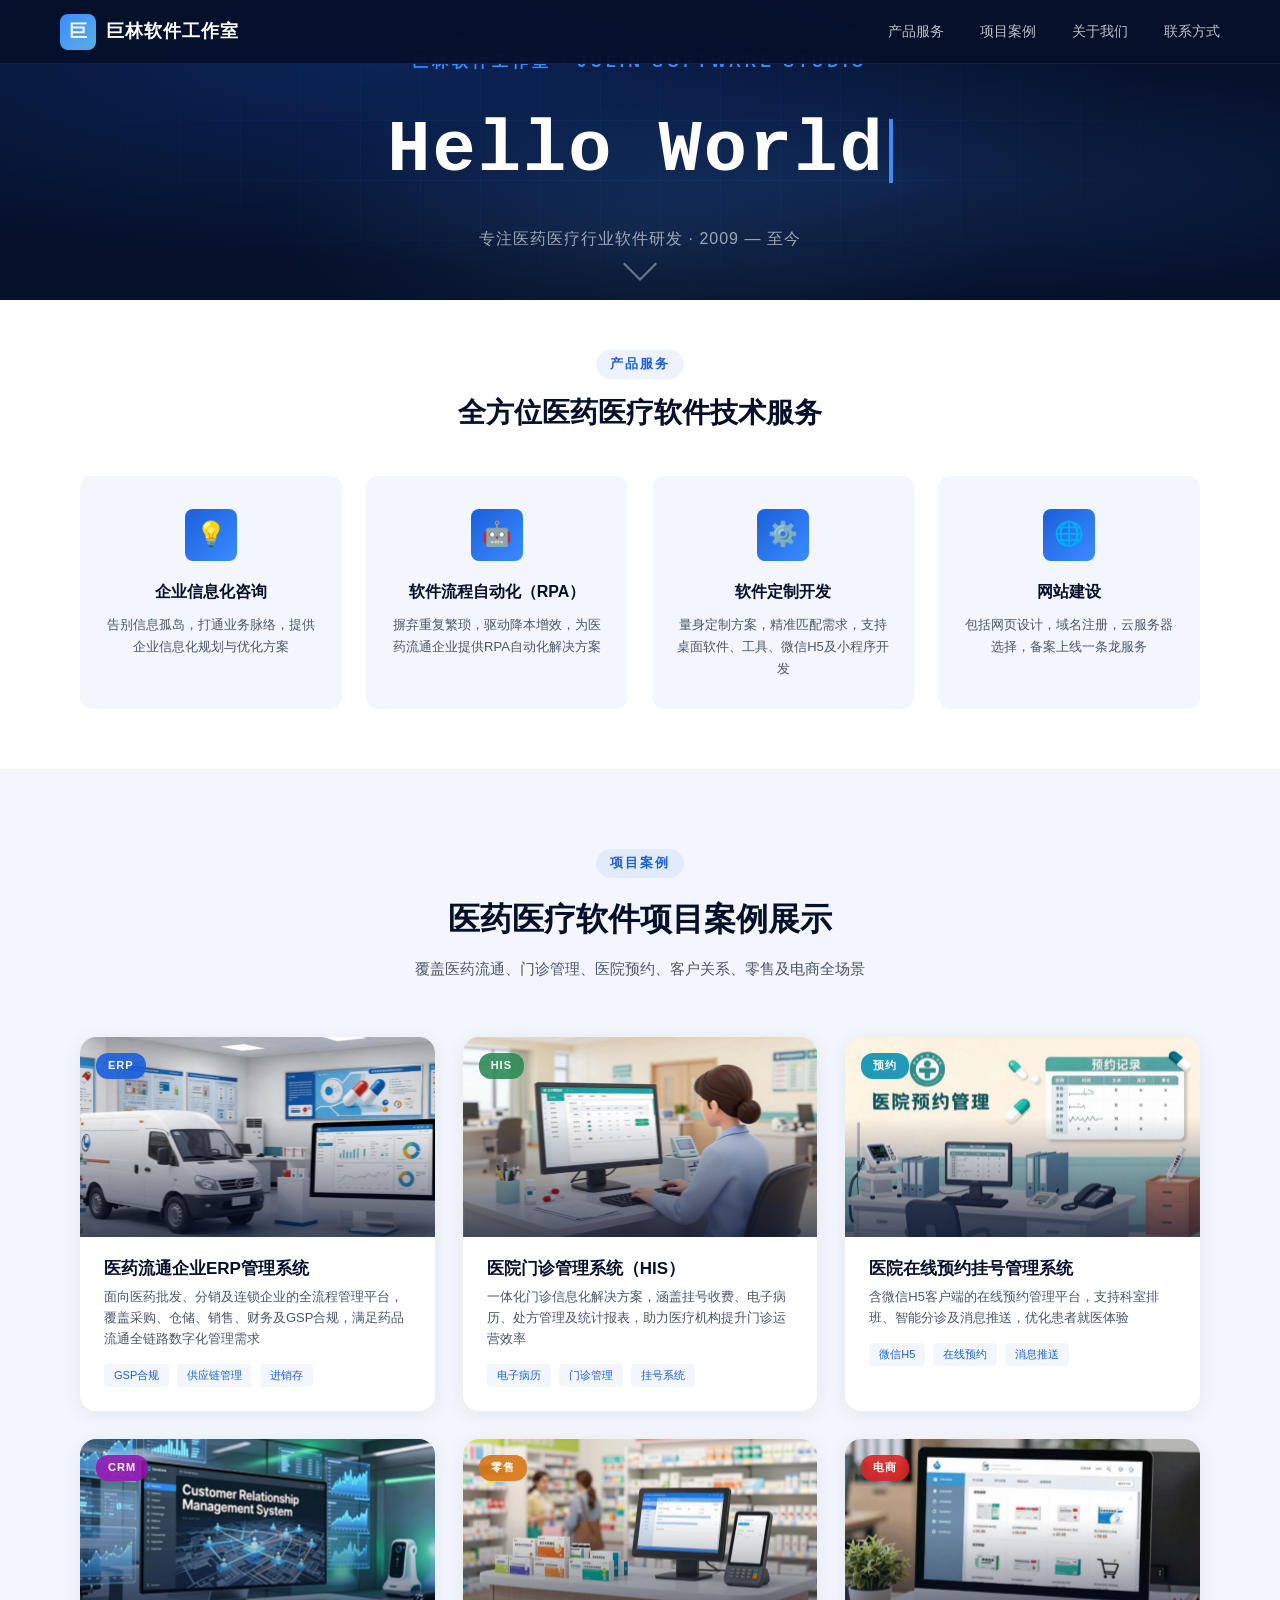
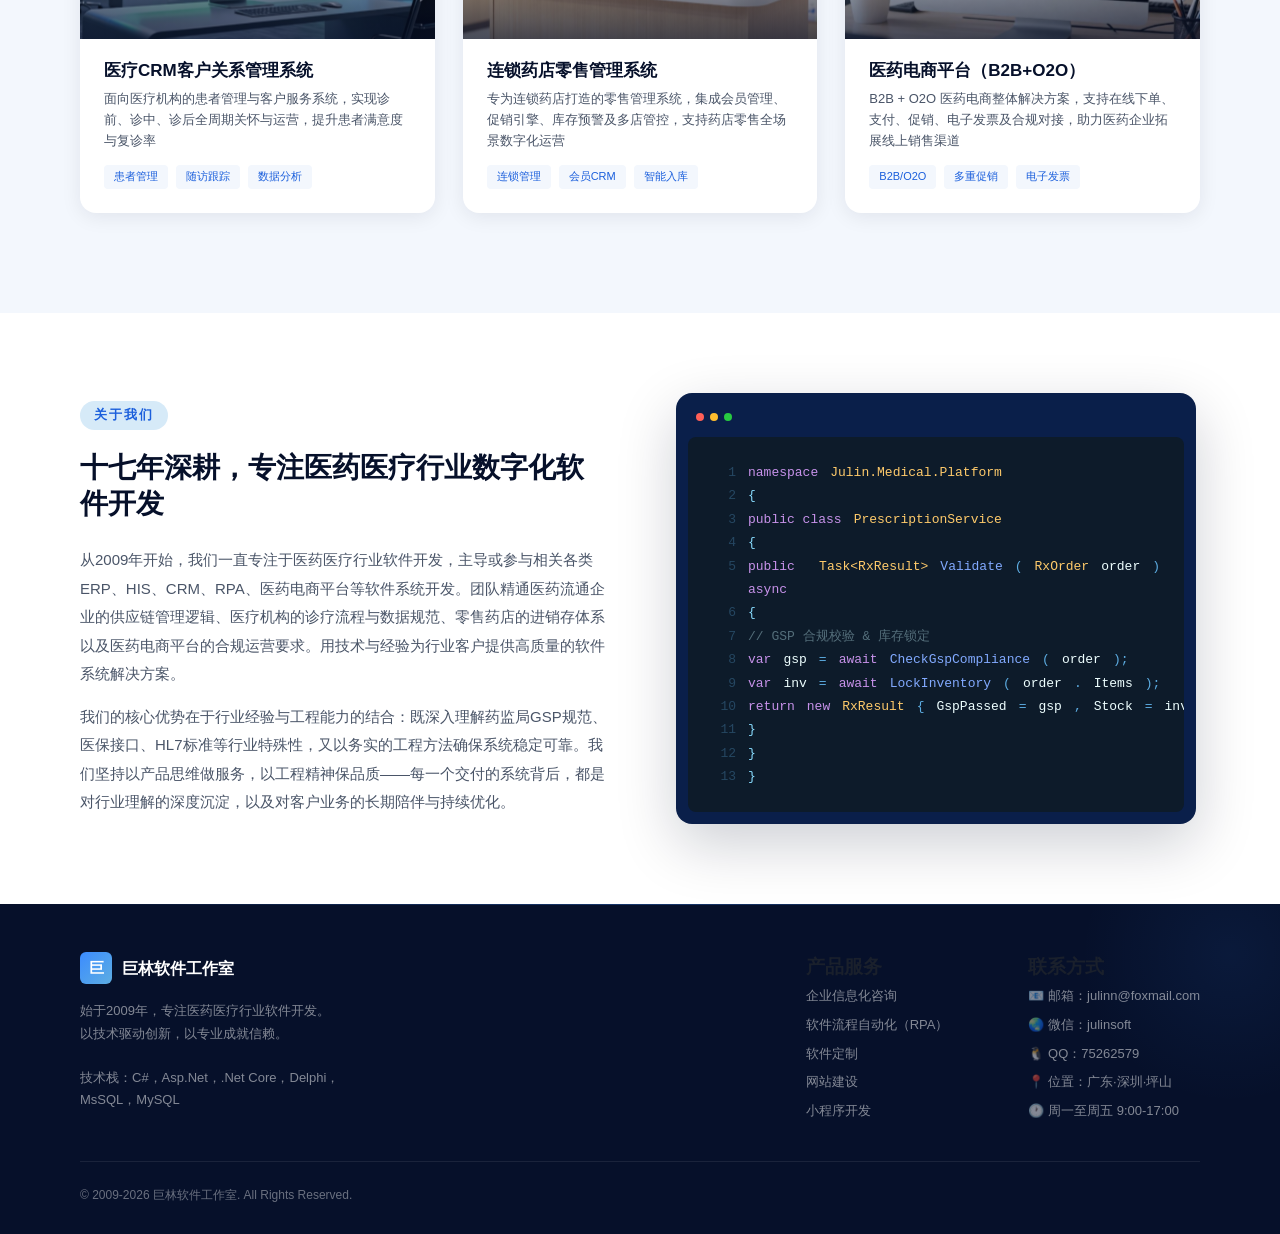
==== commit cd375433: "文案修正" ====
--- a/index.html
+++ b/index.html
@@ -232,7 +232,7 @@
       <article class="service-card">
         <div class="service-card-icon" aria-hidden="true">💡</div>
         <h3 class="service-card-title">企业信息化咨询</h3>
-        <p class="service-card-desc">告别信息孤岛，打通业务脉络，为医药医疗企业提供系统化信息化规划方案</p>
+        <p class="service-card-desc">告别信息孤岛，打通业务脉络，提供企业信息化规划与优化方案</p>
       </article>
       <article class="service-card">
         <div class="service-card-icon" aria-hidden="true">🤖</div>
@@ -241,13 +241,13 @@
       </article>
       <article class="service-card">
         <div class="service-card-icon" aria-hidden="true">⚙️</div>
-        <h3 class="service-card-title">医疗软件定制开发</h3>
-        <p class="service-card-desc">量身定制方案，精准匹配需求，覆盖ERP、HIS、CRM等各类医疗信息化系统</p>
+        <h3 class="service-card-title">软件定制开发</h3>
+        <p class="service-card-desc">量身定制方案，精准匹配需求，支持桌面软件、工具、微信H5及小程序开发</p>
       </article>
       <article class="service-card">
         <div class="service-card-icon" aria-hidden="true">🌐</div>
-        <h3 class="service-card-title">网站建设与小程序开发</h3>
-        <p class="service-card-desc">从设计到备案上线一条龙服务，支持微信H5及小程序移动端开发</p>
+        <h3 class="service-card-title">网站建设</h3>
+        <p class="service-card-desc">包括网页设计，域名注册，云服务器选择，备案上线一条龙服务</p>
       </article>
     </div>
   </div>
@@ -456,7 +456,7 @@
         <h3>产品服务</h3>
         <a href="#service" title="医药医疗企业信息化咨询服务">企业信息化咨询</a>
         <a href="#service" title="软件流程自动化RPA开发">软件流程自动化（RPA）</a>
-        <a href="#service" title="医疗软件定制开发">医疗软件定制</a>
+        <a href="#service" title="医疗软件定制开发">软件定制</a>
         <a href="#service" title="企业网站建设服务">网站建设</a>
         <a href="#service" title="微信小程序开发">小程序开发</a>
       </div>
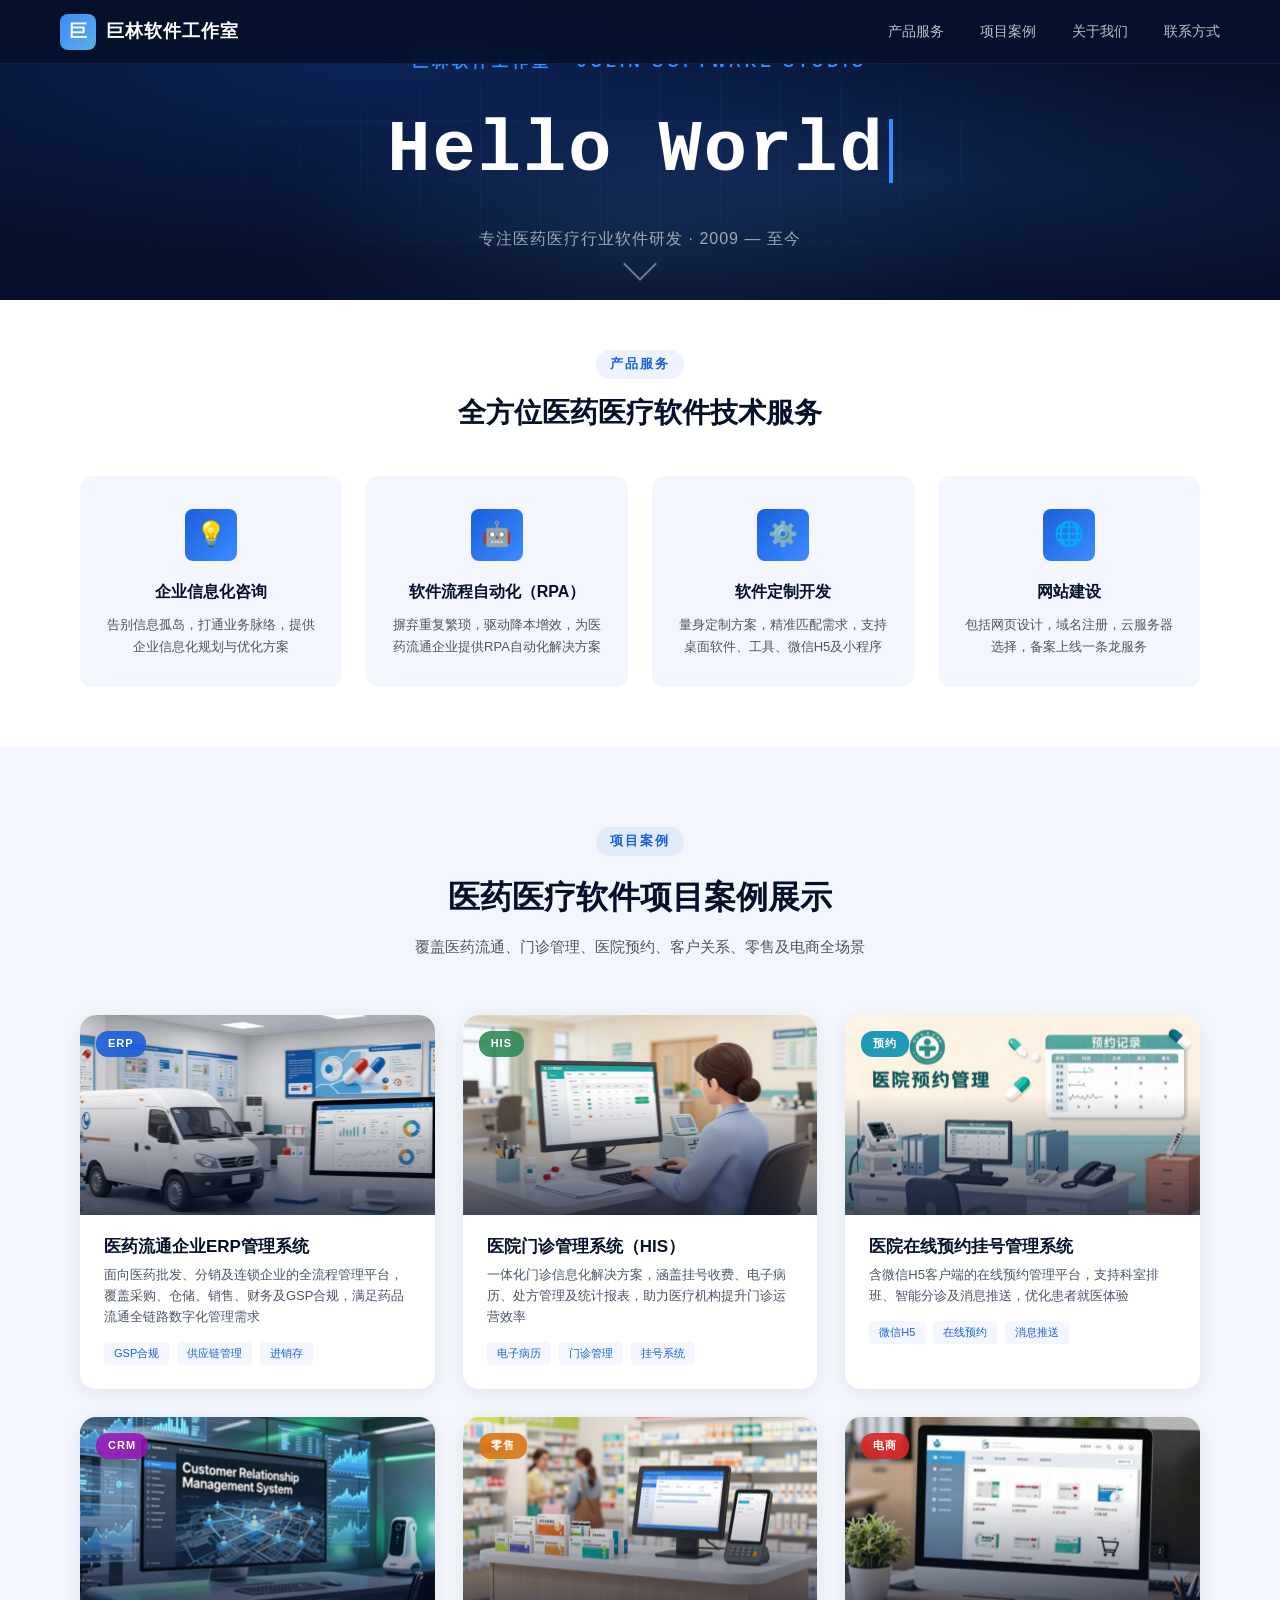
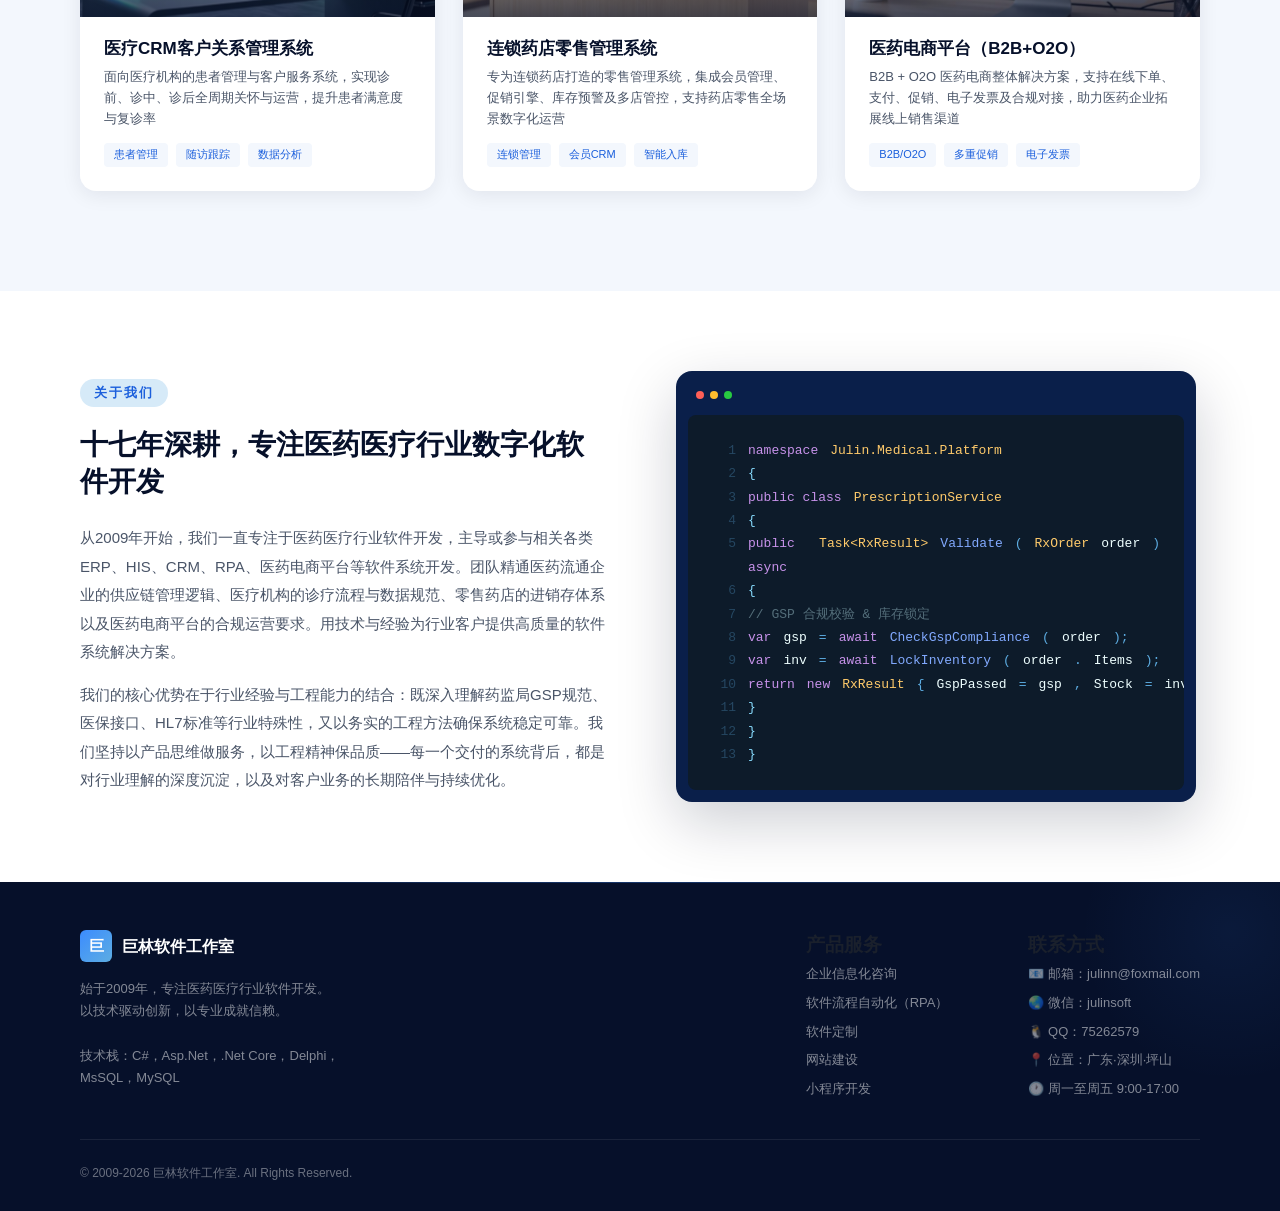
==== commit ca7bf3c9: "Update index.html" ====
--- a/index.html
+++ b/index.html
@@ -242,7 +242,7 @@
       <article class="service-card">
         <div class="service-card-icon" aria-hidden="true">⚙️</div>
         <h3 class="service-card-title">软件定制开发</h3>
-        <p class="service-card-desc">量身定制方案，精准匹配需求，支持桌面软件、工具、微信H5及小程序开发</p>
+        <p class="service-card-desc">量身定制方案，精准匹配需求，支持桌面软件、工具、微信H5及小程序</p>
       </article>
       <article class="service-card">
         <div class="service-card-icon" aria-hidden="true">🌐</div>
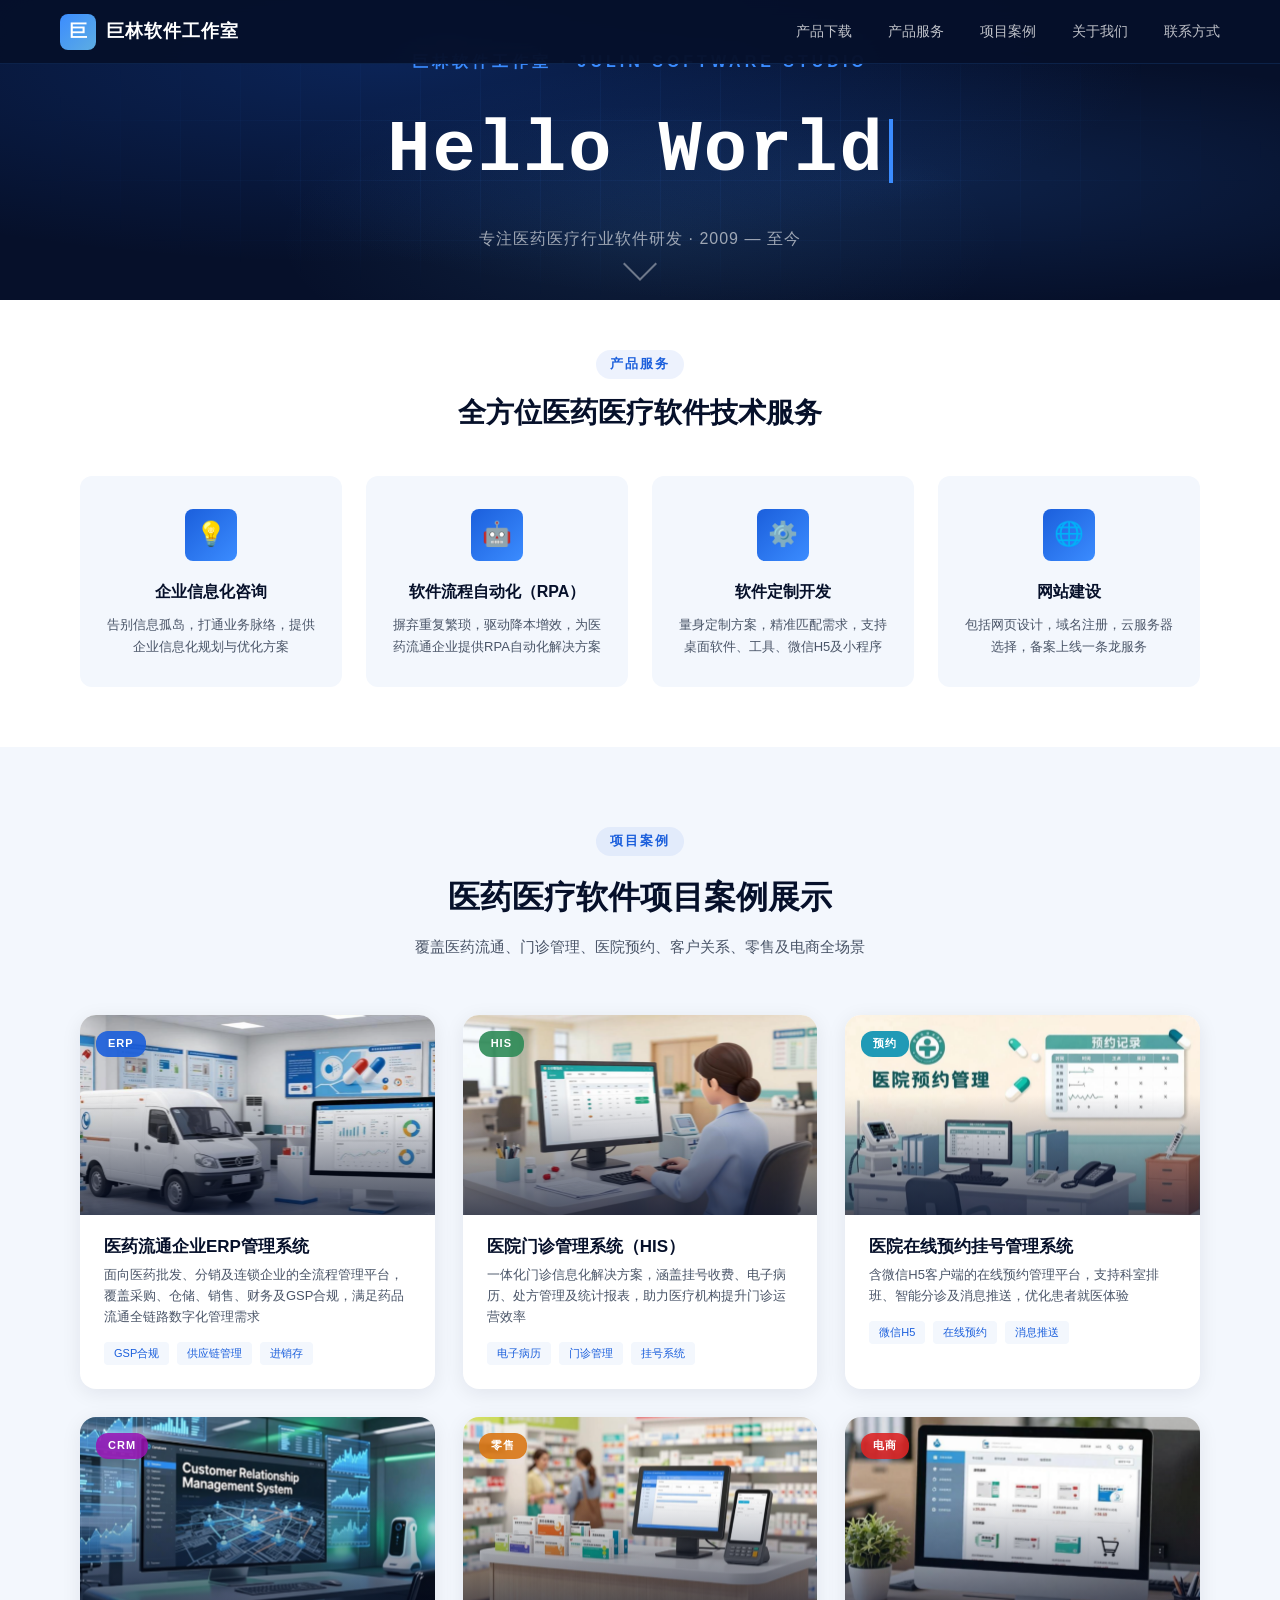
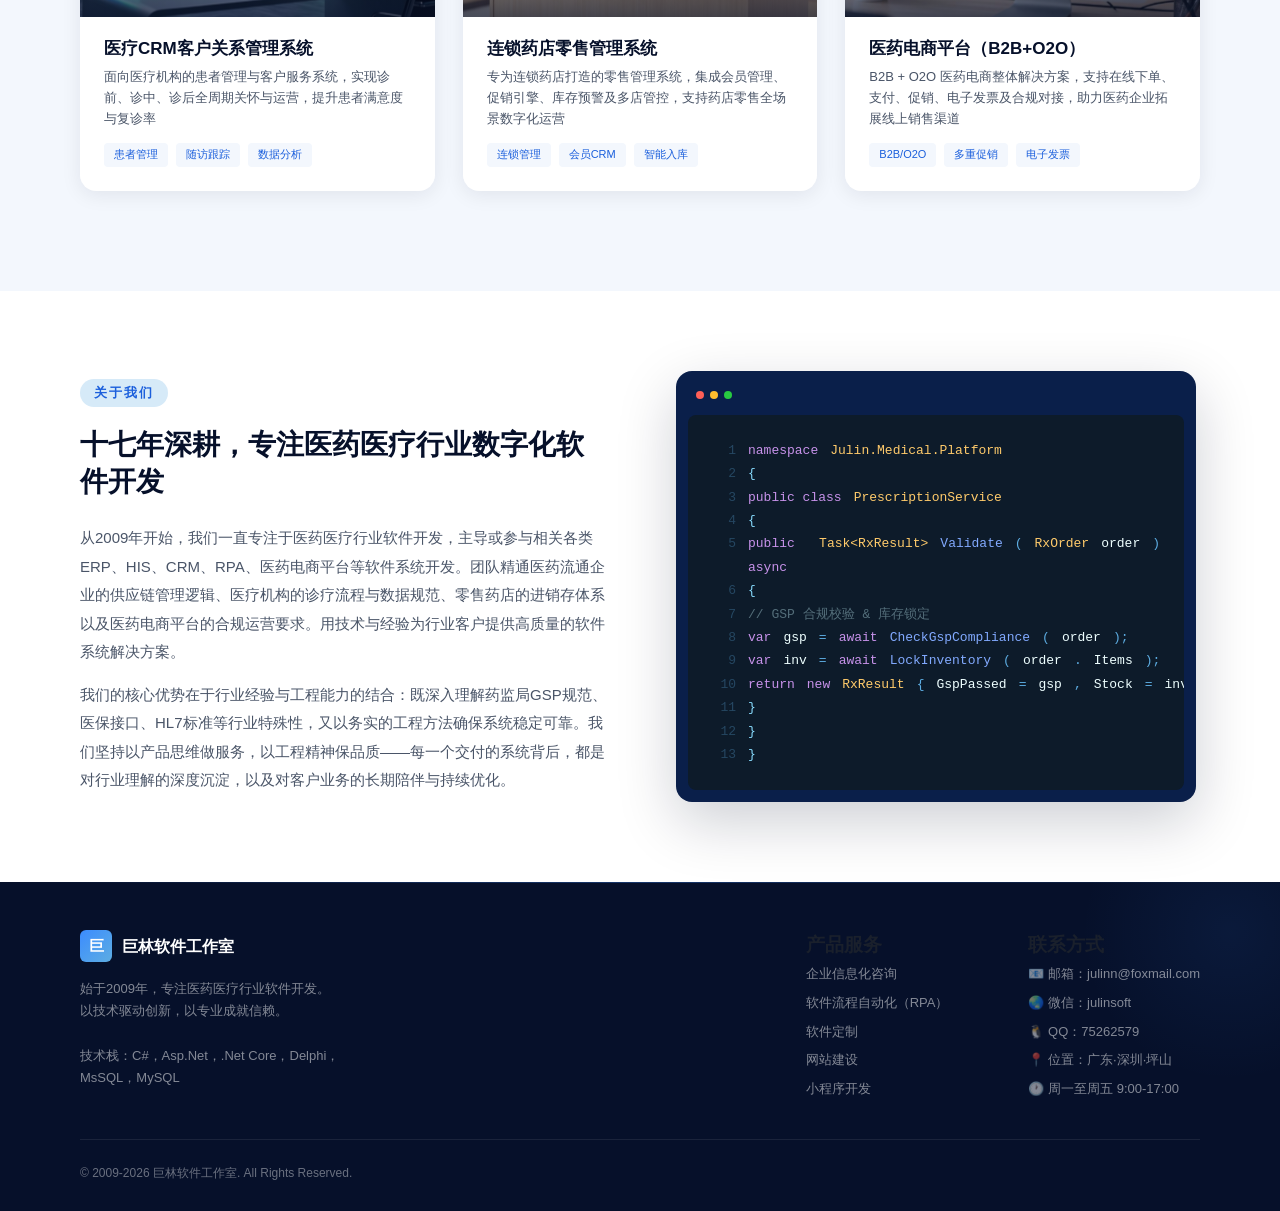
==== commit 5f1c480e: "增加产品下载页，统一风格" ====
--- a/index.html
+++ b/index.html
@@ -197,6 +197,7 @@
     <span class="nav-name">巨林软件工作室</span>
   </a>
   <div class="nav-links" role="navigation">
+    <a href="download.html" title="巨林软件工作室产品下载">产品下载</a>
     <a href="#service" title="巨林软件工作室产品服务">产品服务</a>
     <a href="#products" title="医药医疗软件项目案例">项目案例</a>
     <a href="#intro" title="关于巨林软件工作室">关于我们</a>
@@ -463,7 +464,12 @@
       <div class="footer-col">
         <h3>联系方式</h3>
         <a href="mailto:julinn@foxmail.com" title="发送邮件联系巨林软件工作室" rel="nofollow">📧 邮箱：julinn@foxmail.com</a>
-        <a href="#footer" title="微信号：julinsoft" rel="nofollow">🌏 微信：julinsoft</a>
+        <a href="#footer" title="" rel="nofollow" class="footer-wechat">🌏 微信：julinsoft
+          <span class="wechat-qr" role="img" aria-label="巨林软件工作室微信二维码">
+            <img src="image/julinsoft.jpg" alt="巨林软件工作室微信二维码" loading="lazy" width="130" height="130">
+            <span class="wechat-qr-cap">扫码添加微信</span>
+          </span>
+        </a>
         <a href="#footer" title="QQ：75262579" rel="nofollow">🐧 QQ：75262579</a>
         <!-- 📞 -->
         <address style="font-style:normal;">
--- a/css/index.css
+++ b/css/index.css
@@ -601,6 +601,66 @@
   transition: color var(--transition);
 }
 .footer-col a:hover { color: var(--accent-blue); }
+
+/* ===== 微信二维码悬浮窗 ===== */
+.footer-wechat { position: relative; }
+.wechat-qr {
+  position: absolute;
+  top: 100%;
+  left: 0;
+  margin-top: 8px;
+  width: 150px;
+  background: #fff;
+  border-radius: var(--radius-md);
+  padding: 10px;
+  box-shadow: 0 12px 40px rgba(6, 16, 42, 0.35);
+  opacity: 0;
+  visibility: hidden;
+  transform: translateY(-6px);
+  transition: opacity var(--transition), transform var(--transition), visibility var(--transition);
+  z-index: 100;
+}
+/* 桥接区域：填补链接与浮窗之间的空隙，避免鼠标移动时浮窗闪烁消失 */
+.wechat-qr::after {
+  content: '';
+  position: absolute;
+  top: -12px;
+  left: 0;
+  right: 0;
+  height: 12px;
+}
+/* 指向链接的小箭头 */
+.wechat-qr::before {
+  content: '';
+  position: absolute;
+  top: -6px;
+  left: 24px;
+  border-left: 6px solid transparent;
+  border-right: 6px solid transparent;
+  border-bottom: 6px solid #fff;
+}
+.footer-wechat:hover .wechat-qr,
+.footer-wechat:focus-within .wechat-qr {
+  opacity: 1;
+  visibility: visible;
+  transform: translateY(0);
+}
+.wechat-qr img {
+  display: block;
+  width: 100%;
+  height: auto;
+  max-height: 140px;
+  object-fit: contain;
+  border-radius: var(--radius-sm);
+}
+.wechat-qr-cap {
+  display: block;
+  text-align: center;
+  font-size: 12px;
+  color: var(--text-gray);
+  margin-top: 6px;
+  line-height: 1.4;
+}
 .footer-bottom {
   display: flex;
   justify-content: space-between;
